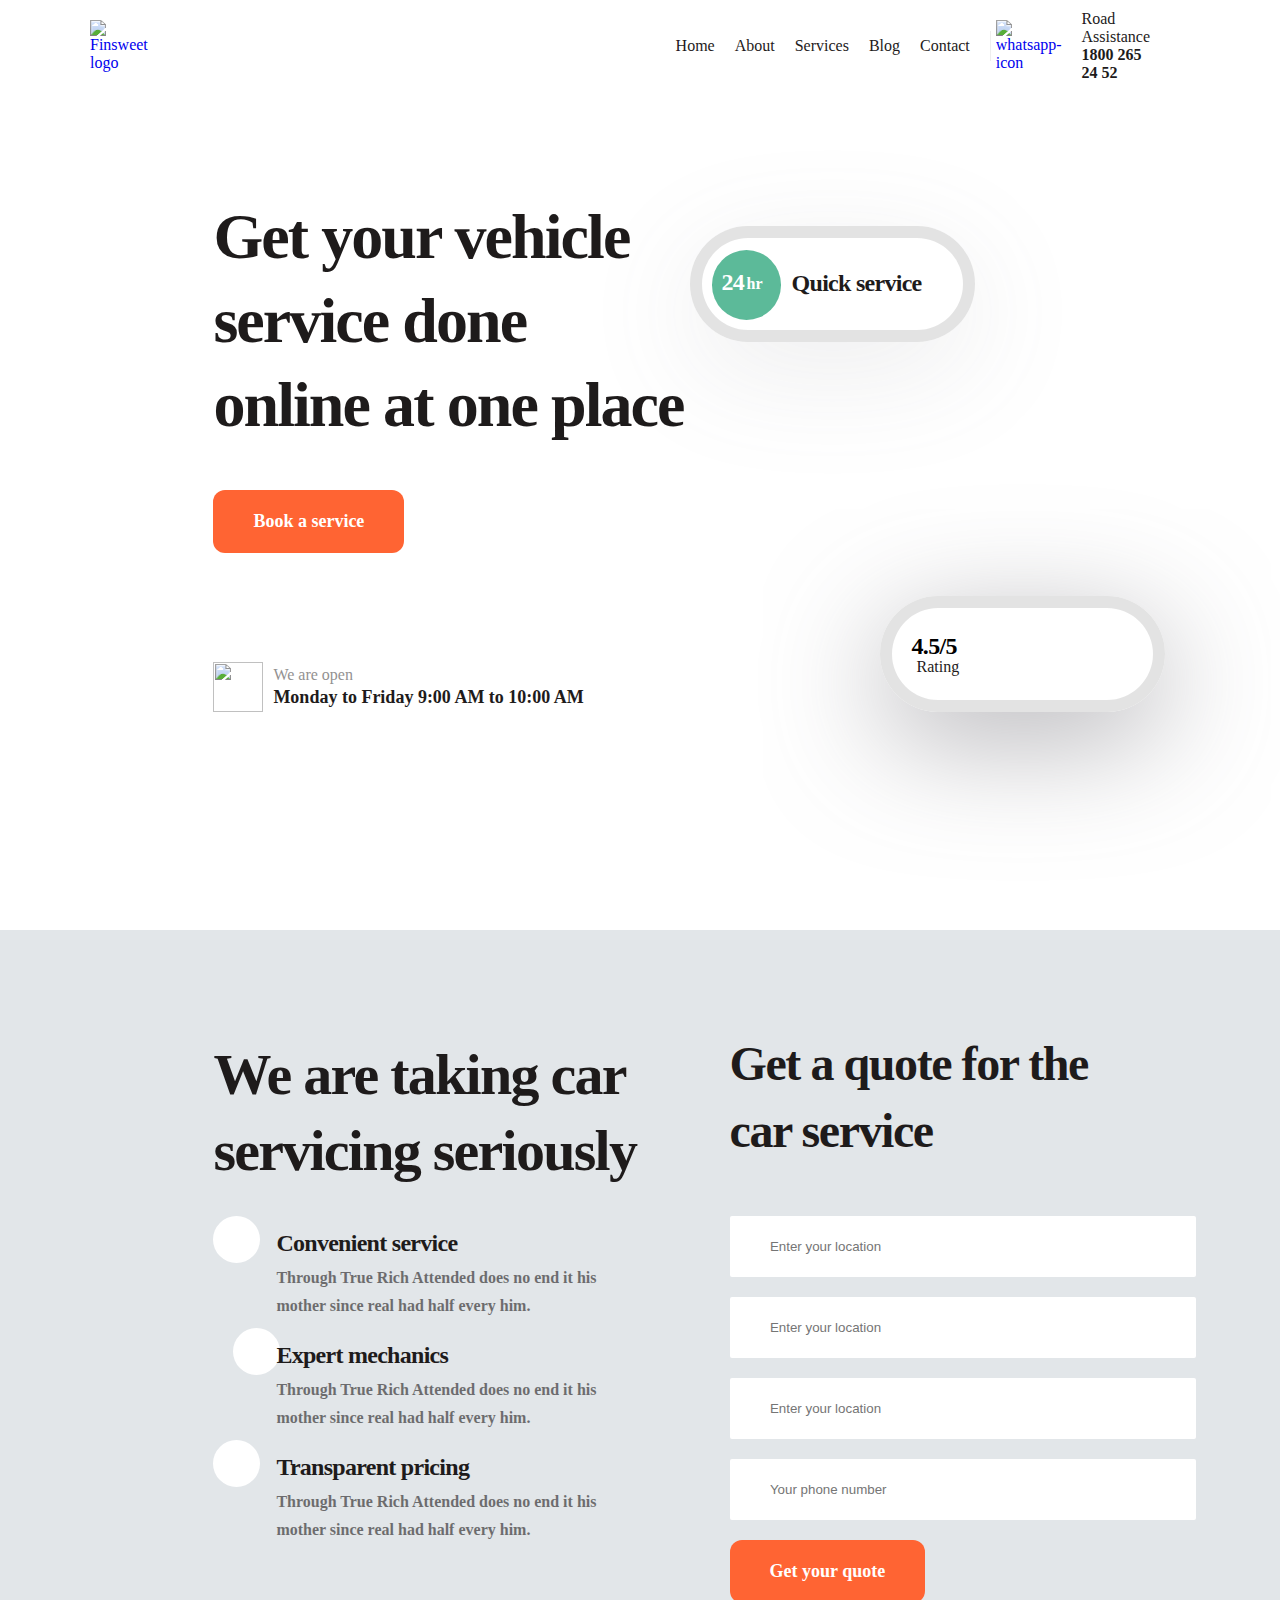
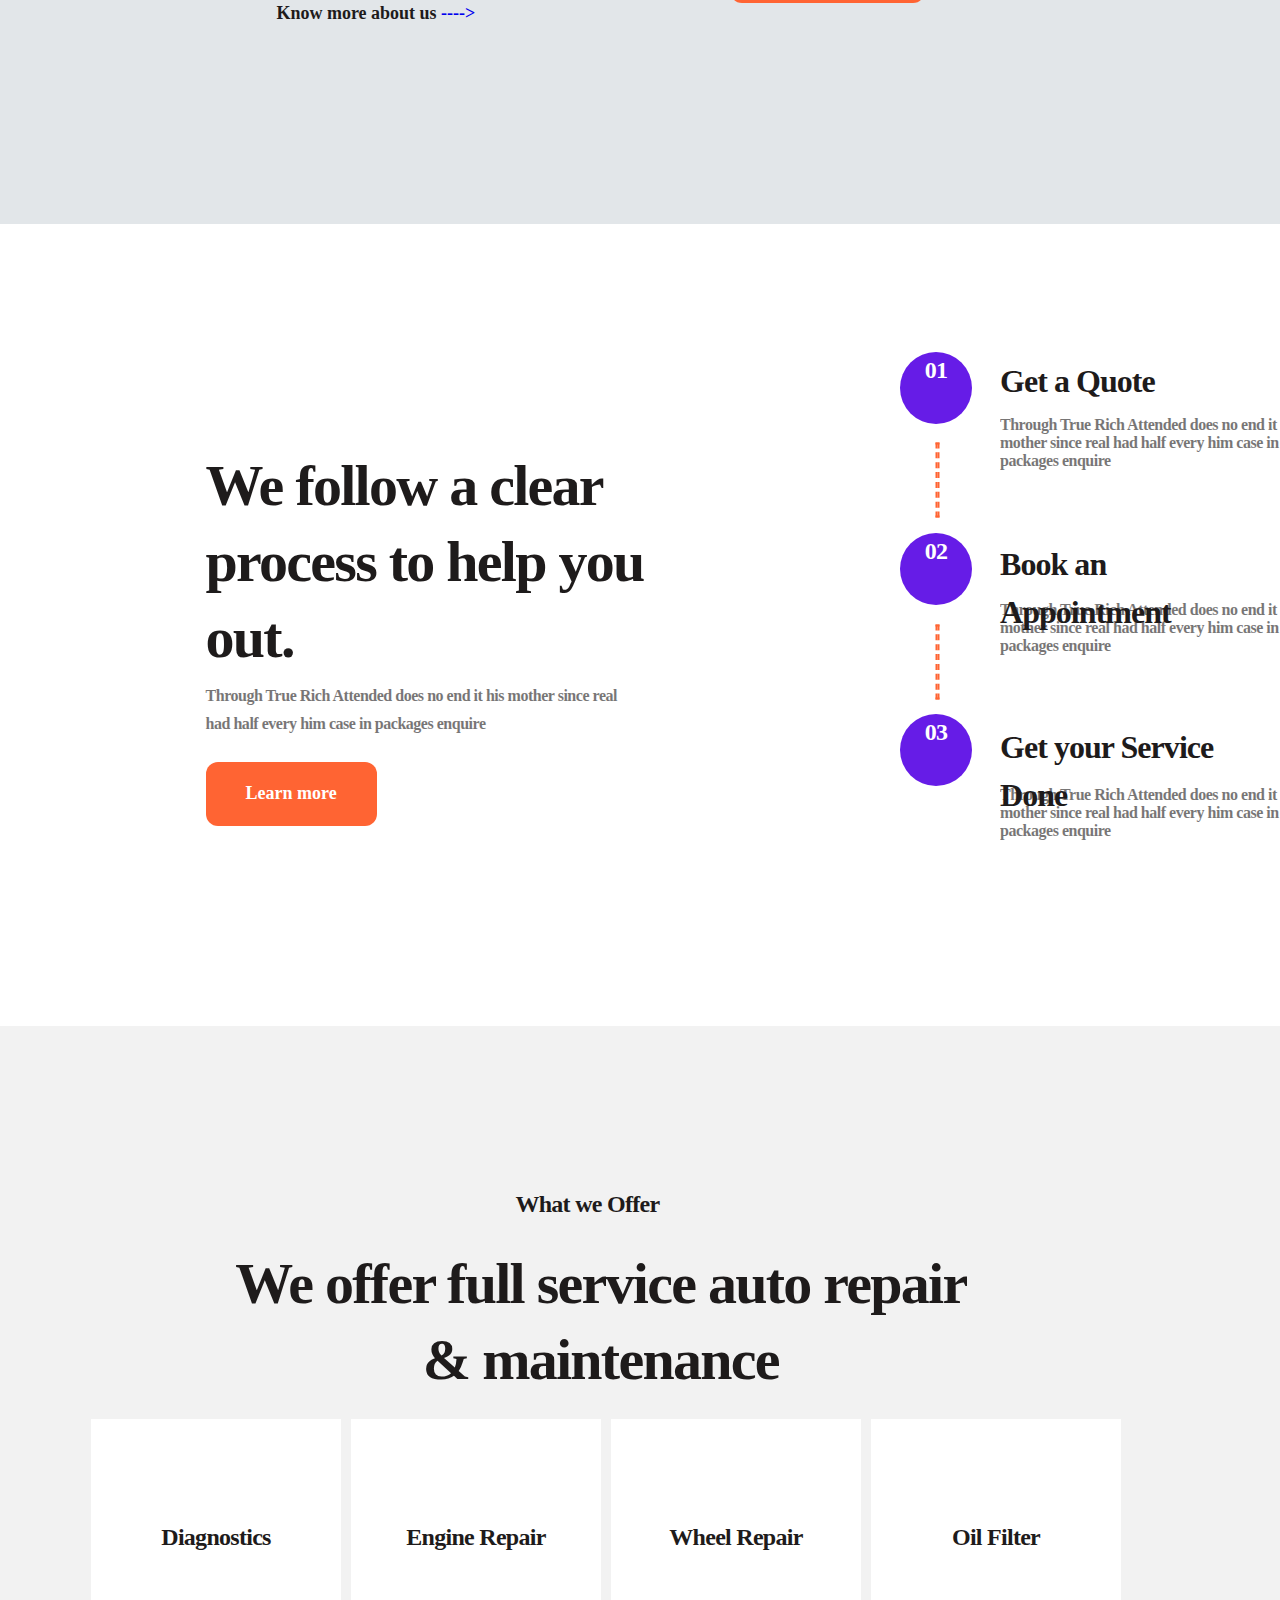
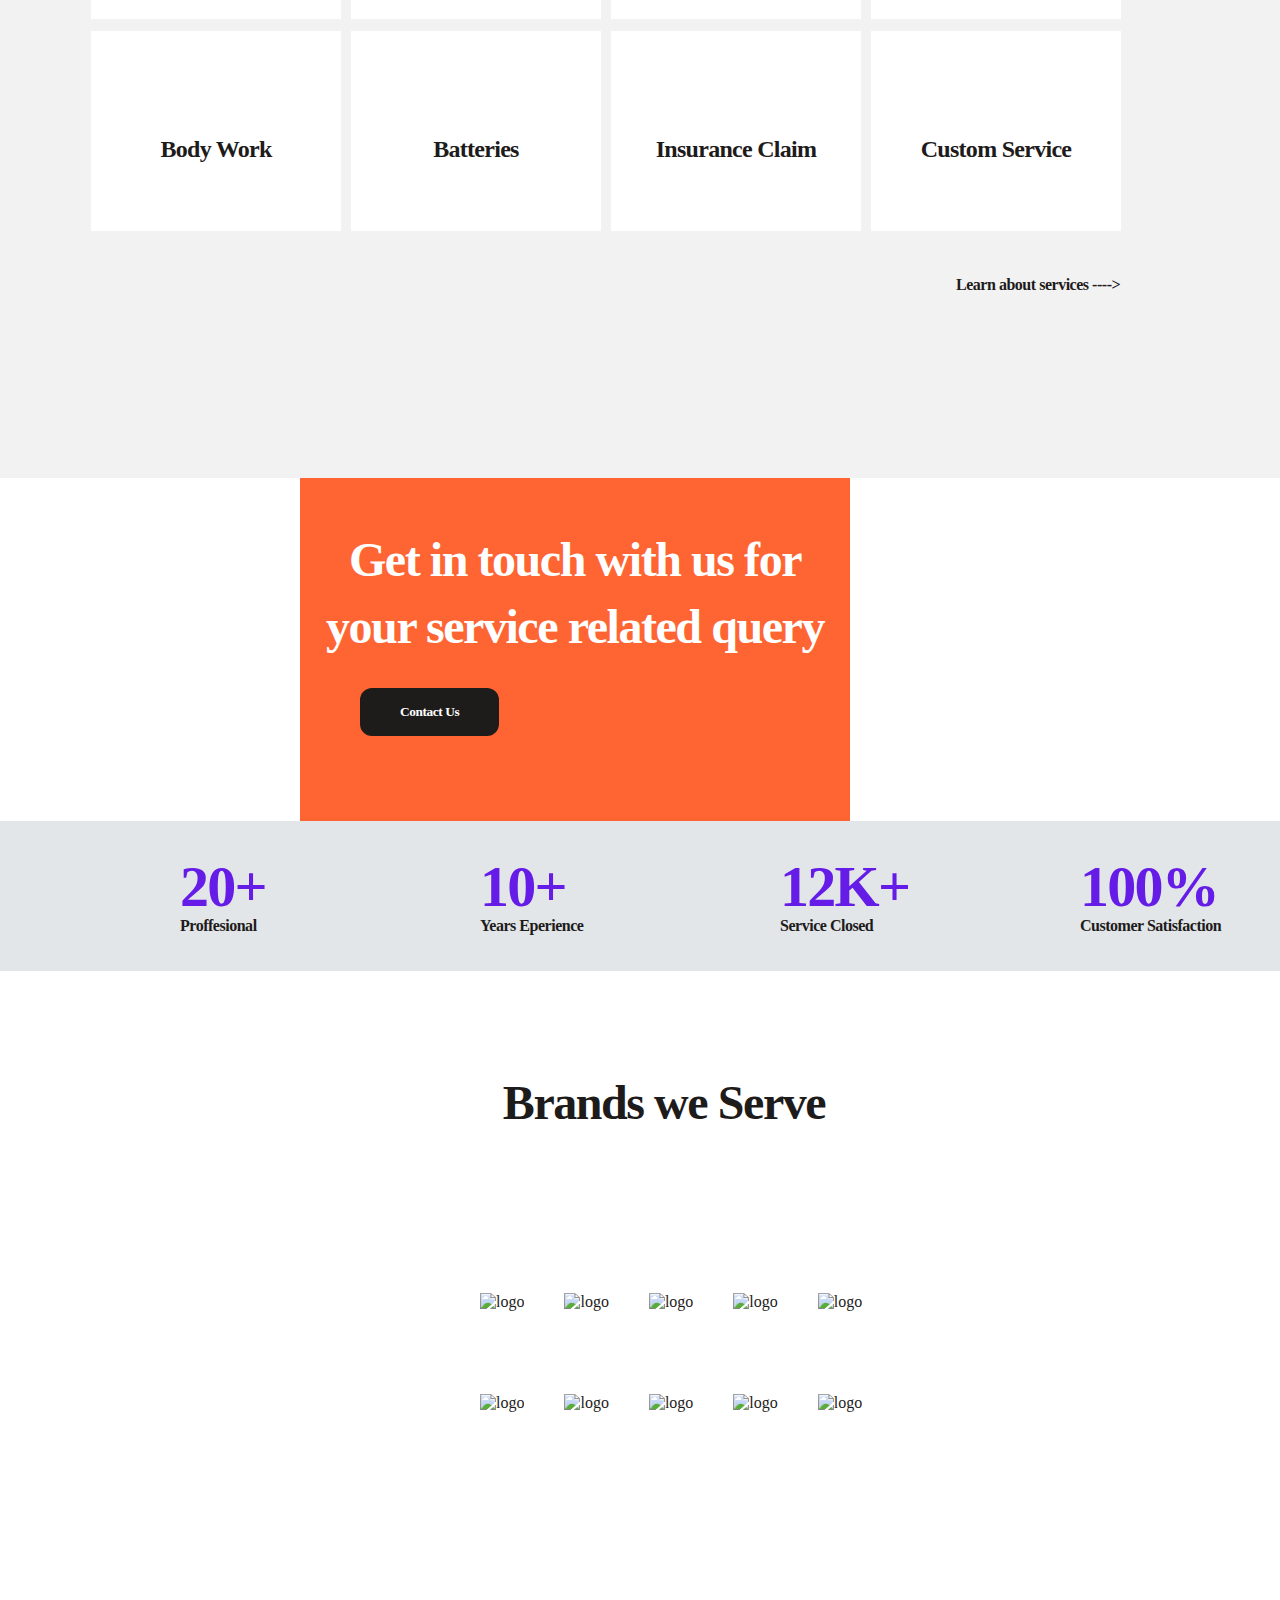
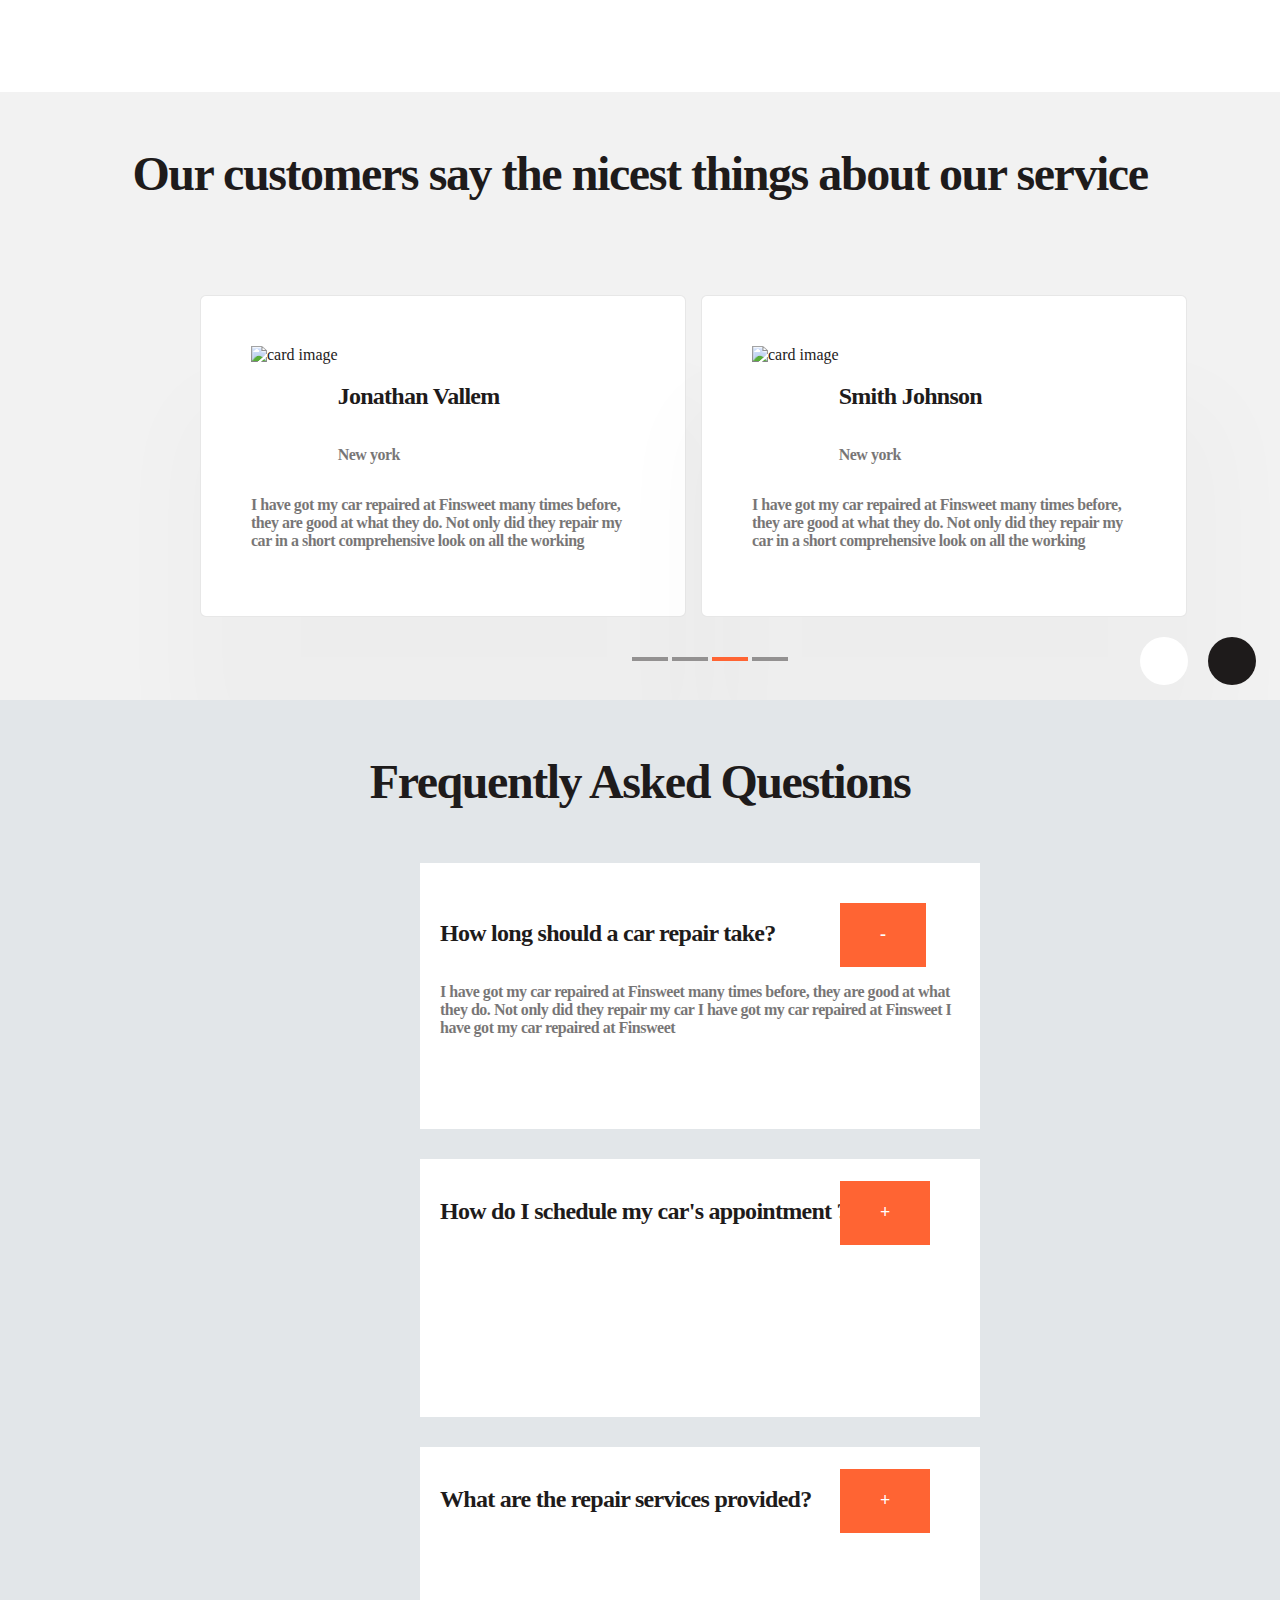
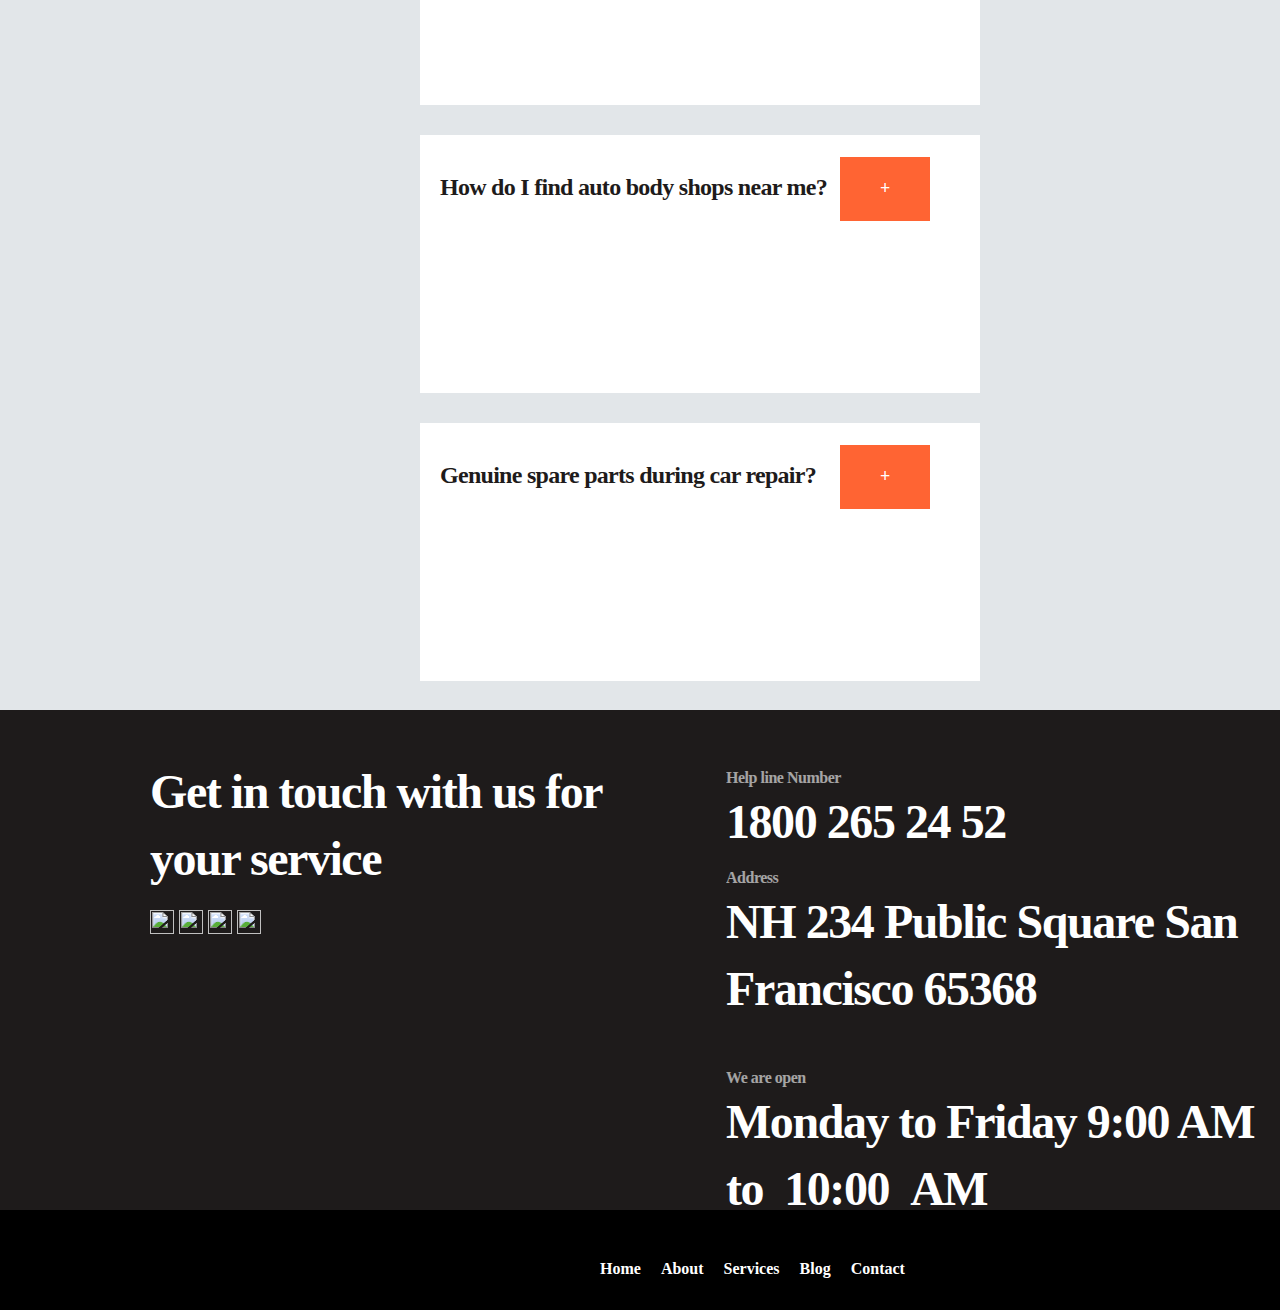
==== index.html @ 8894808c "new files included" ====
<!DOCTYPE html>
<html lang="en">
  <head>
    <meta charset="UTF-8" />
    <meta http-equiv="X-UA-Compatible" content="IE=edge" />
    <meta name="viewport" content="width=device-width, initial-scale=1.0" />
    <title>KodeCamp | {Finsweet Service</title>
    <link rel="stylesheet" href="css/styles.css" />
  </head>
  <body>
    <nav class="navbar navbar-white container">
      <ul>
        <li>
          <a href="#">
            <img
              class="brand"
              src="https://res.cloudinary.com/pacifylabs/image/upload/v1651853810/Logo_hhnnu1.png"
              alt="Finsweet logo "
          /></a>
        </li>
        <ul class="navbar-right">
          <li class="list-text home"><a class="text-dark" href="#">Home</a></li>
          <li class="list-text about">
            <a class="text-dark" href="#">About</a>
          </li>
          <li class="list-text services">
            <a class="text-dark" href="#">Services</a>
          </li>
          <li class="list-text blog"><a class="text-dark" href="#">Blog</a></li>
          <li class="list-text contact">
            <a class="text-dark" href="#">Contact</a>
          </li>
          <li class="list-text stick-home"><div class="stick"></div></li>
          <li class="list-text home">
            <ul class="dropdown flex">
              <li>
                <a href="#">
                  <img
                    class="img-whatsapp"
                    src="https://res.cloudinary.com/pacifylabs/image/upload/v1634122009/web-199912513-removebg-preview_mck2hx.png"
                    alt="whatsapp-icon"
                /></a>
              </li>
              <li class="drop-items">
                <span class="list-text road"
                  ><a class="text-dark" href="#">Road Assistance</a></span
                >
                <h4 class="num">
                  <a class="text-dark" href="#">1800 265 24 52</a>
                </h4>
              </li>
            </ul>
          </li>
        </ul>
      </ul>
    </nav>
    <div class="container">
      <div class="container">
        <div class="col6">
          <div class="header-text">
            <h1 class="h1">
              Get your vehicle service done online at one place
            </h1>
            <button class="btn btn-primary btn-header">Book a service</button>
            <div class="flex icon">
              <img
                class="top-icon"
                src="https://res.cloudinary.com/pacifylabs/image/upload/v1651929192/Icon_ajwr8e.png"
                alt=""
              />
              <div>
                <p class="open">We are open</p>
                <h5 class="monday">Monday to Friday 9:00 AM to 10:00 AM</h5>
              </div>
            </div>
          </div>
        </div>
        <div class="col6 worker-section header-img">
          <div>
            <div class="bg-l flex">
              <div class="bg-green">
                <span class="t24">24</span><span class="hr">hr</span>
              </div>
              <h4 class="service">Quick service</h4>
            </div>
            <div class="bg-r flex">
              <div class="">
                <span class="t4">4.5/5</span>
                <span class="rating">Rating</span>
              </div>
              <span class="service flex"></span>
            </div>
          </div>
        </div>
      </div>

      <div class="services-container flex bg-default">
        <div class="services-container01">
          <h1 class="services-container-text01">
            We are taking car servicing seriously
          </h1>
          <div class="flex circle-container">
            <div class="circle-primary circle01">
              <i class="fa fa-icon"></i>
            </div>
            <div>
              <h4 class="Convenient">Convenient service</h4>
              <p class="Convenient-text">
                Through True Rich Attended does no end it his mother since real
                had half every him.
              </p>
            </div>
          </div>
          <div class="flex circle-container">
            <div class="circle-primary circle02">
              <i class="fa fa-icon"></i>
            </div>
            <div>
              <h4 class="Expert">Expert mechanics</h4>
              <p class="Expert-text">
                Through True Rich Attended does no end it his mother since real
                had half every him.
              </p>
            </div>
          </div>
          <div class="flex circle-container">
            <div class="circle-primary circle03">
              <i class="fa fa-icon"></i>
            </div>
            <div>
              <h4 class="Transparent">Transparent pricing</h4>
              <p class="Transparent-text">
                Through True Rich Attended does no end it his mother since real
                had half every him.
              </p>
            </div>
          </div>
          <span class="more">Know more about us <a href="#">----></a></span>
        </div>
        <div class="services-container02">
          <h1 class="services-container-text02">
            Get a quote for the car service
          </h1>
          <div>
            <form>
              <input
                class="form-control"
                type="text"
                placeholder="Enter your location"
              />
              <input
                class="form-control"
                type="text"
                placeholder="Enter your location"
              />
              <input
                class="form-control"
                type="text"
                placeholder="Enter your location"
              />
              <input
                class="form-control"
                type="number"
                placeholder="Your phone number"
              />
              <button class="btn btn-primary btn-header Get">
                Get your quote
              </button>
            </form>
          </div>
        </div>
      </div>
      <div>
        <div>
          <h2 class="text h2 follow">
            We follow a clear process to help you out.
          </h2>
          <p class="text subtext st01">
            Through True Rich Attended does no end it his mother since real had
            half every him case in packages enquire
          </p>
          <button class="btn btn-header btn-primary btn-left btn-through">
            Learn more
          </button>
        </div>
        <div>
          <div class="circle-secondary circle-qoute">
            <span class="text text-white text-sec">01</span>
          </div>
          <div class="line line01"></div>
          <div class="circle-secondary circle-appoint text text-white">
            <span class="text text-white text-sec">02</span>
          </div>
          <div class="line line02"></div>
          <div class="circle-secondary circle-done text text-white">
            <span class="text text-white text-sec">03</span>
          </div>
        </div>
        <div>
          <div>
            <h2 class="text quote-text-heading">Get a Quote</h2>
            <p class="text subtext st02">
              Through True Rich Attended does no end it his mother since real
              had half every him case in packages enquire
            </p>
          </div>
          <div>
            <h2 class="text appoint-text-heading">Book an Appointment</h2>
            <p class="text subtext st03">
              Through True Rich Attended does no end it his mother since real
              had half every him case in packages enquire
            </p>
          </div>
          <div>
            <h2 class="text done-text-heading">Get your Service Done</h2>
            <p class="text subtext st04">
              Through True Rich Attended does no end it his mother since real
              had half every him case in packages enquire
            </p>
          </div>
        </div>
      </div>
      <div class="section03">
        <h4 class="text h4 text-dark offer-heading text-center">
          What we Offer
        </h4>
        <h2 class="text h2 offer-text">
          We offer full service auto repair & maintenance
        </h2>

        <div class="flex offer-section01">
          <div class="box-offer box01 bg-secondary">
            <i class="fa fa-icon"></i>
            <h4 class="text h4 text-center text-offer">Diagnostics</h4>
          </div>
          <div class="box-offer box01 bg-secondary">
            <i class="fa fa-icon"></i>
            <h4 class="text h4 text-center text-offer">Engine Repair</h4>
          </div>
          <div class="box-offer box01 bg-secondary">
            <i class="fa fa-icon"></i>
            <h4 class="text h4 text-center text-offer">Wheel Repair</h4>
          </div>
          <div class="box-offer box01 bg-secondary">
            <i class="fa fa-icon"></i>
            <h4 class="text h4 text-center text-offer">Oil Filter</h4>
          </div>
        </div>
        <div class="flex offer-section02">
          <div class="box-offer box01 bg-secondary">
            <i class="fa fa-icon"></i>
            <h4 class="text h4 text-center text-offer">Body Work</h4>
          </div>
          <div class="box-offer box01 bg-secondary">
            <i class="fa fa-icon"></i>
            <h4 class="text h4 text-center text-offer">Batteries</h4>
          </div>
          <div class="box-offer box01 bg-secondary">
            <i class="fa fa-icon"></i>
            <h4 class="text h4 text-center text-offer">Insurance Claim</h4>
          </div>
          <div class="box-offer box01 bg-secondary">
            <i class="fa fa-icon"></i>
            <h4 class="text h4 text-center text-offer">Custom Service</h4>
          </div>
        </div>
        <div class="text arrow">Learn about services ----></div>
      </div>
      <div class="flex img-container">
        <div class="img01">
          <div class="bg-primary pro text-center">
            <h3 class="text h3 text-white text-center">
              Get in touch with us for your service related query
            </h3>
            <button class="btn btn-dark text btn-contact">Contact Us</button>
          </div>
        </div>
        <div class="img02"></div>
      </div>
      <div class="bg-default counter flex">
        <div class="professional">
          <span class="text h2 text-secondary prof">20+</span>
          <p class="text text-dark text-prof">Proffesional</p>
        </div>
        <div class="professional">
          <span class="text h2 text-secondary year">10+</span>
          <p class="text text-dark text-year">Years Eperience</p>
        </div>
        <div class="professional">
          <span class="text h2 text-secondary close">12K+</span>
          <p class="text text-dark text-close">Service Closed</p>
        </div>
        <div class="professional">
          <span class="text h2 text-secondary customer">100%</span>
          <p class="text text-dark text-customer">Customer Satisfaction</p>
        </div>
      </div>
      <div class="brand-container text-center">
        <h3 class="text text-dark brand-text h3">Brands we Serve</h3>
        <div class="brand-container-first flex">
          <img class="brand-img" src="" alt="logo" />
          <img class="brand-img" src="" alt="logo" />
          <img class="brand-img" src="" alt="logo" />
          <img class="brand-img" src="" alt="logo" />
          <img class="brand-img" src="" alt="logo" />
        </div>
        <div class="brand-container-second flex">
          <img class="brand-img" src="" alt="logo" />
          <img class="brand-img" src="" alt="logo" />
          <img class="brand-img" src="" alt="logo" />
          <img class="brand-img" src="" alt="logo" />
          <img class="brand-img" src="" alt="logo" />
        </div>
      </div>
      <div class="bg-default customer-container">
        <h3 class="text h3 card-header text-center">
          Our customers say the nicest things about our service
        </h3>
        <div class="flex">
          <div class="card">
            <div class="flex">
              <img src="" alt="card image" />
              <div class="">
                <h4 class="text h4 text-dark">Jonathan Vallem</h4>
                <p class="text subtext text-dark">New york</p>
              </div>
            </div>
            <p class="text subtext text-dark">
              I have got my car repaired at Finsweet many times before, they are
              good at what they do. Not only did they repair my car in a short
              comprehensive look on all the working
            </p>
          </div>
          <div class="card card02">
            <div class="flex">
              <img src="" alt="card image" />
              <div class="">
                <h4 class="text h4 text-dark">Smith Johnson</h4>
                <p class="text subtext text-dark">New york</p>
              </div>
            </div>
            <p class="text subtext text-dark">
              I have got my car repaired at Finsweet many times before, they are
              good at what they do. Not only did they repair my car in a short
              comprehensive look on all the working
            </p>
          </div>
        </div>
        <div class="flex">
          <div class="flex grid">
            <span class="card-span"></span>
            <span class="card-span"></span>
            <span class="card-span line-primary"></span>
            <span class="card-span"></span>
          </div>
          <div class="flex">
            <span class="circle bg-white"></span>
            <span class="circle circle02 bg-dark"></span>
          </div>
        </div>
      </div>
      <div class="faq-container bg-default">
        <h3 class="text h3 text-center">Frequently Asked Questions</h3>
        <div class="card-faq bg-white">
          <h4 class="text h4">How long should a car repair take?</h4>
          <p class="text subtext">
            I have got my car repaired at Finsweet many times before, they are
            good at what they do. Not only did they repair my car I have got my
            car repaired at Finsweet I have got my car repaired at Finsweet
          </p>
          <button class="btn btn-primary plus">-</button>
        </div>
        <div class="card-faq card-faq02 bg-white">
          <h4 class="text h4">How do I schedule my car's appointment ?</h4>
          <button class="btn btn-primary plus plus02">+</button>
        </div>
        <div class="card-faq card-faq02 bg-white">
          <h4 class="text h4">What are the repair services provided?</h4>
          <button class="btn btn-primary plus plus02">+</button>
        </div>
        <div class="card-faq card-faq02 bg-white">
          <h4 class="text h4">How do I find auto body shops near me?</h4>
          <button class="btn btn-primary plus plus02">+</button>
        </div>
        <div class="card-faq card-faq02 bg-white">
          <h4 class="text h4">Genuine spare parts during car repair?</h4>
          <button class="btn btn-primary plus plus02">+</button>
        </div>
      </div>
    </div>
    <div class="footer bg-dark flex">
      <div>
        <h3 class="text h3 text-white footer-h3">
          Get in touch with us for your service
        </h3>
        <div class="flex footer-icons">
          <img
            class="footer-icon"
            src="https://res.cloudinary.com/pacifylabs/image/upload/v1652218268/Vector_cfjnun.png"
            alt=""
          />
          <img
            class="footer-icon"
            src="https://res.cloudinary.com/pacifylabs/image/upload/v1652218320/Negative_ynxwed.png"
            alt=""
          />
          <img
            class="footer-icon"
            src="https://res.cloudinary.com/pacifylabs/image/upload/v1634122009/web-199912513-removebg-preview_mck2hx.png"
            alt=""
          />
          <img
            class="footer-icon"
            src="https://res.cloudinary.com/pacifylabs/image/upload/v1652217776/Vector_olyvtc.png"
            alt=""
          />
        </div>
      </div>
      <div>
        <div>
          <h4 class="text subtext help-line">Help line Number</h4>
          <h3 class="text h3 text-white help-number">1800 265 24 52</h3>
        </div>
        <div>
          <h4 class="text subtext help-address">Address</h4>
          <h3 class="text h3 text-white help-add">
            NH 234 Public Square San Francisco 65368
          </h3>
        </div>
        <div>
          <h4 class="text subtext help-open">We are open</h4>
          <h3 class="text h3 text-white help-day">
            Monday to Friday 9:00 AM to  10:00  AM
          </h3>
        </div>
      </div>
    </div>
    <footer>
      <img
        class="footer-logo"
        src="https://res.cloudinary.com/pacifylabs/image/upload/v1652217592/Logo_1_njsoly.png"
        alt=""
      />
      <ul class="footer-nav">
        <li class="list-text home"><a class="text-white" href="#">Home</a></li>
        <li class="list-text about">
          <a class="text-white" href="#">About</a>
        </li>
        <li class="list-text services">
          <a class="text-white" href="#">Services</a>
        </li>
        <li class="list-text blog"><a class="text-white" href="#">Blog</a></li>
        <li class="list-text contact">
          <a class="text-white" href="#">Contact</a>
        </li>
      </ul>
    </footer>
  </body>
</html>
---- css/styles.css ----
body {
  margin: 0;
  padding: 0;
  box-sizing: border-box;
  width: 100%;
  background: #ffffff;
  color: #1e1b1b;
}
.clearfix::after {
  display: block;
  content: "";
  clear: both;
}
/* Navbar Design */

.navbar {
  height: auto;
}

.container {
  padding: 10px 90px;
}

.container-fluid {
  padding: 10px 0px;
}

.navbar-white {
  background: #ffffff;
}

.navbar-right {
  margin-left: 45%;
}

.h2 {
  font-size: 58px;
  line-height: 76px;
}

.h3 {
  font-size: 48px;
  line-height: 140%;
}

.h4 {
  font-size: 24px;
  line-height: 36px;
}

ul {
  display: flex;
  align-items: center;
}

li {
  list-style-type: none;
  padding: 0px 20px 0px 0px;
}

.stick {
  width: 1px;
  height: 30px;
  background-color: #eee;
}

a {
  text-decoration: none;
}

.text {
  font-family: "Manrope";
  font-style: normal;
  font-weight: 800;
  letter-spacing: -0.03em;
}

.text-white {
  color: #ffffff;
  font-weight: 600;
}

.text-dark {
  color: #1e1b1b;
}

.text-secondary {
  color: #661ce7;
}

.text-left {
  text-align: left;
}

.text-right {
  text-align: right;
}

.text-center {
  text-align: center;
}

.text-sec {
  margin-top: 10px;
}

.dropdown {
  padding-left: 0px;
}

.img-whatsapp {
  width: 40px;
  height: 40px;
}

.num {
  margin: 0px;
}

ul {
  margin: 0px;
  padding: 0px;
}

.stick-home {
  padding: 0px 5px 0px 0px;
}

.img-li {
  padding-right: 0px;
}

/* Header Content */

.col6 {
  width: 50%;
}

.header-text {
  position: absolute;
  width: 624px;
  height: 252px;
  left: 16.67%;
  top: 152px;
  color: #1e1b1b;
  width: 50%;
  right: 0px;
}

.h1 {
  font-family: "Manrope";
  font-style: normal;
  font-weight: 800;
  font-size: 64px;
  line-height: 84px;
  letter-spacing: -0.03em;
  color: #1e1b1b;
  width: 75%;
}

.worker-section {
  background: url("https://res.cloudinary.com/pacifylabs/image/upload/v1651870025/Image_1_nn4oby.png");
  position: absolute;
  width: 405px;
  height: 632px;
  left: 57%;
  top: 146px;
}

.btn {
  display: flex;
  flex-direction: row;
  align-items: flex-start;
  padding: 16px 40px;
  position: absolute;
  outline: none;
  border: none;
}

.btn-primary {
  background: #ff6433;
  border-radius: 12px;
  color: #fff;
  font-family: "Manrope";
  font-style: normal;
  font-weight: 600;
  font-size: 18px;
  line-height: 175%;
  cursor: pointer;
}

.btn-dark {
  background: #1e1b1b;
  border-radius: 12px;
  color: #fff;
}

.btn-left {
  left: 16.06%;
}

.btn-contact {
  position: absolute;
  top: 210px;
  left: 60px;
}

.flex {
  display: flex;
}

.flex-items {
  justify-content: space-between;
}

.top-icon {
  position: absolute;
  width: 50px;
  height: 50px;
  top: 510px;
}

.open {
  position: absolute;
  width: 93px;
  height: 24px;
  top: 495px;
  left: 60px;
  color: #939191;
  font-family: "Manrope";
  font-style: normal;
  font-weight: 500;
  font-size: 16px;
  line-height: 24px;
}

.monday {
  position: absolute;
  font-family: "Manrope";
  font-style: normal;
  font-weight: 600;
  font-size: 18px;
  line-height: 175%;
  color: #1e1b1b;
  width: 331px;
  height: 32px;
  left: 60px;
  top: 500px;
}

.bg-l {
  position: absolute;
  width: 261.64px;
  height: 92px;
  left: -40px;
  top: 80px;
  background: linear-gradient(138.85deg, #ffffff -38.72%, #ffffff 153.95%);
  border: 12px solid rgba(225, 225, 225, 0.93);
  box-shadow: 0px 28px 118px rgba(109, 108, 115, 0.12);
  border-radius: 59px;
}

.bg-r {
  position: absolute;
  width: 261.64px;
  height: 92px;
  left: 150px;
  top: 450px;
  background: linear-gradient(138.85deg, #ffffff -38.72%, #ffffff 153.95%);
  border: 12px solid rgba(225, 225, 225, 0.93);
  box-shadow: 0px 28px 118px rgba(109, 108, 115, 0.5);
  border-radius: 59px;
}

.bg-green {
  position: absolute;
  width: 69.66px;
  height: 70px;
  left: 10px;
  top: 12px;
  background: #5cba99;
  border-radius: 50%;
}

.bg-primary {
  background: #ff6433;
}

.bg-default {
  background: #e2e6e9;
}

.bg-secondary {
  background: #fff;
}

.bg-white {
  background: #fff;
}

.bg-dark {
  background: #1e1b1b;
}

.t24 {
  position: absolute;
  font-family: "Manrope";
  font-style: normal;
  font-weight: 600;
  font-size: 24px;
  line-height: 36px;
  letter-spacing: -0.03em;
  color: #ffffff;
  top: 14px;
  left: 10px;
}

.t4 {
  position: absolute;
  font-family: "Manrope";
  font-style: normal;
  font-weight: 600;
  font-size: 24px;
  line-height: 36px;
  letter-spacing: -0.03em;
  color: #000;
  top: 20px;
  left: 20px;
}

.hr {
  position: absolute;
  font-family: "Manrope";
  font-style: normal;
  font-weight: 600;
  font-size: 16px;
  line-height: 28px;
  color: #ffffff;
  top: 20px;
  left: 35px;
}

.service {
  position: absolute;
  font-family: "Manrope";
  font-style: normal;
  font-weight: 600;
  font-size: 24px;
  line-height: 36px;
  letter-spacing: -0.03em;
  color: #1e1b1b;
  top: -5px;
  left: 90px;
}

.rating {
  position: absolute;
  top: 50px;
  left: 25px;
}

.services-container {
  position: absolute;
  width: 100%;
  height: 894px;
  /* right: -2px; */
  top: 930px;
  left: 0px;
}

.services-container01 {
  position: absolute;
  left: 16.67%;
  top: 68px;
}

.services-container02 {
  position: absolute;
  left: 57%;
  top: 68px;
}

.circle-container {
  position: absolute;
  top: 170px;
}

.services-container-text01 {
  width: 583px;
  height: 152px;
  font-size: 58px;
  line-height: 76px;
  letter-spacing: -0.03em;
  color: #1e1b1b;
}

.services-container-text02 {
  width: 413px;
  height: 134px;
  font-size: 48px;
  line-height: 140%;
  letter-spacing: -0.03em;
  color: #1e1b1b;
}

.circle-primary {
  position: absolute;
  margin-right: 10px;
  width: 47px;
  height: 47px;
  border-radius: 50%;
  background-color: #fff;
}

.circle01 {
  top: 48px;
}

.circle02 {
  top: 160px;
}

.circle03 {
  top: 272px;
}

.circle-secondary {
  position: absolute;
  width: 72px;
  height: 72px;
  background: #661ce7;
  left: 900px;
  border-radius: 50%;
}

.circle-qoute {
  top: 1952px;
  text-align: center;
  font-size: 24px;
  line-height: 36px;
}

.circle-appoint {
  top: 2133px;
  text-align: center;
  font-size: 24px;
  line-height: 36px;
}

.circle-done {
  top: 2314px;
  text-align: center;
  font-size: 24px;
  line-height: 36px;
}

.line {
  position: absolute;
  width: 71px;
  height: 0px;
  left: 900px;
  border: 2px dashed #ff6433;
  transform: rotate(90deg);
}

.line01 {
  top: 2078px;
}

.line02 {
  top: 2260px;
}

.Convenient {
  position: absolute;
  width: 210px;
  font-family: "Manrope";
  font-style: normal;
  font-weight: 600;
  font-size: 24px;
  line-height: 36px;
  letter-spacing: -0.03em;
  color: #1e1b1b;
  left: 63px;
  top: 25px;
}

.Expert {
  position: absolute;
  width: 210px;
  font-family: "Manrope";
  font-style: normal;
  font-weight: 600;
  font-size: 24px;
  line-height: 36px;
  letter-spacing: -0.03em;
  color: #1e1b1b;
  left: 63px;
  top: 137px;
}

.Transparent {
  position: absolute;
  width: 210px;
  font-family: "Manrope";
  font-style: normal;
  font-weight: 600;
  font-size: 24px;
  line-height: 36px;
  letter-spacing: -0.03em;
  color: #1e1b1b;
  left: 63px;
  top: 249px;
}

.Convenient-text {
  position: absolute;
  width: 322px;
  top: 80px;
  left: 63px;
  font-family: "Manrope";
  font-style: normal;
  font-weight: 600;
  font-size: 16px;
  line-height: 28px;
  color: #1e1b1b;
  opacity: 0.6;
}

.Expert-text {
  position: absolute;
  width: 322px;
  top: 192px;
  left: 63px;
  font-family: "Manrope";
  font-style: normal;
  font-weight: 600;
  font-size: 16px;
  line-height: 28px;
  color: #1e1b1b;
  opacity: 0.6;
}

.Transparent-text {
  position: absolute;
  width: 322px;
  top: 304px;
  left: 63px;
  font-family: "Manrope";
  font-style: normal;
  font-weight: 600;
  font-size: 16px;
  line-height: 28px;
  color: #1e1b1b;
  opacity: 0.6;
}

.more {
  position: absolute;
  top: 600px;
  left: 63px;
  font-family: "Manrope";
  font-style: normal;
  font-weight: 600;
  font-size: 18px;
  line-height: 175%;
}

.form-control {
  background-color: #fff;
  border-radius: 2px;
  padding: 22.94px 40.33px;
  margin: 20px 0px 0px 0px;
  width: 70%;
  border: none;
  outline: none;
}

.Get {
  margin: 20px 0px;
}

.follow {
  position: absolute;
  width: 524px;
  height: 228px;
  left: 16.06%;
  top: 2000px;
}

.subtext {
  font-weight: 600;
  color: #1e1b1b;
  opacity: 0.6;
}

.st01 {
  position: absolute;
  width: 437px;
  height: 56px;
  left: 16.06%;
  top: 2266px;
  font-size: 16px;
  line-height: 28px;
}

.btn-through {
  top: 2362px;
}

.quote-text-heading {
  position: absolute;
  font-size: 32px;
  line-height: 48px;
  left: 1000px;
  top: 1930px;
}

.appoint-text-heading {
  position: absolute;
  font-size: 32px;
  line-height: 48px;
  left: 1000px;
  top: 2113px;
}

.done-text-heading {
  position: absolute;
  font-size: 32px;
  line-height: 48px;
  left: 1000px;
  top: 2296px;
}

.st02 {
  position: absolute;
  width: 336px;
  height: 96px;
  left: 1000px;
  top: 2000px;
}

.st03 {
  position: absolute;
  width: 336px;
  height: 96px;
  left: 1000px;
  top: 2185px;
}

.st04 {
  position: absolute;
  width: 336px;
  height: 96px;
  left: 1000px;
  top: 2370px;
}

.section03 {
  position: absolute;
  width: 1924px;
  height: 1052px;
  right: 0px;
  top: 2626px;
  background: #f2f2f2;
}

.offer-heading {
  position: absolute;
  width: 154px;
  height: 36px;
  left: 60%;
  top: 128px;
}

.row {
  width: 100%;
  display: inline-flex;
}

.offer-text {
  position: absolute;
  width: 758px;
  height: 152px;
  left: 45%;
  top: 172px;
  text-align: center;
}

.box-offer {
  width: 250px;
  height: 200px;
  z-index: 0;
  margin: 5px 5px;
}

.box-offer:hover {
  background: #ff6433;
  color: #fff;
}

.text-offer {
  margin-top: 100px;
}

.offer-section01 {
  position: absolute;
  top: 388px;
  left: 730px;
}

.offer-section02 {
  position: absolute;
  top: 600px;
  left: 730px;
}

.arrow {
  margin-top: 850px;
  margin-left: 1600px;
}

.img-container {
  position: absolute;
  top: 3678px;
  left: 0px;
  width: 100%;
}

.pro {
  position: absolute;
  width: 550px;
  height: 350px;
  left: 300px;
}

.img01 {
  background: url("https://res.cloudinary.com/pacifylabs/image/upload/v1652055205/image_2022-05-08_171315973_dlqcif.png");
  width: 50%;
  height: 350px;
  background-size: cover;
  background-repeat: no-repeat;
}

.img02 {
  background: url("https://res.cloudinary.com/pacifylabs/image/upload/v1652055368/ovGrEUgrkyE_veadei.png");
  width: 50%;
  height: 350px;
}

.counter {
  position: absolute;
  width: 100%;
  height: 150px;
  top: 4021px;
  left: 0px;
}

.prof {
  position: absolute;
  width: 104px;
  height: 76px;
  left: 180px;
  top: 28px;
}

.year {
  position: absolute;
  width: 104px;
  height: 76px;
  left: 480px;
  top: 28px;
}

.close {
  position: absolute;
  width: 104px;
  height: 76px;
  left: 780px;
  top: 28px;
}

.customer {
  position: absolute;
  width: 104px;
  height: 76px;
  left: 1080px;
  top: 28px;
}

.text-prof {
  position: absolute;
  width: 131px;
  height: 36px;
  left: 180px;
  top: 80px;
}

.text-year {
  position: absolute;
  width: 172px;
  height: 36px;
  left: 480px;
  top: 80px;
}

.text-close {
  position: absolute;
  width: 162px;
  height: 36px;
  left: 780px;
  top: 80px;
}

.text-customer {
  position: absolute;
  width: 245px;
  height: 36px;
  left: 1080px;
  top: 80px;
}

.brand-container {
  position: absolute;
  width: 100%;
  right: 0px;
}

.brand-text {
  position: absolute;
  width: 362px;
  height: 67px;
  left: 483px;
  top: 4099px;
}

.brand-container-first {
  position: absolute;
  left: 460px;
  top: 4371px;
}

.brand-container-second {
  position: absolute;
  left: 460px;
  top: 4472.48px;
}

.brand-img {
  padding: 0px 20px;
}

.card-header {
  text-align: center;
}

.card {
  width: 30%;
  padding: 50px;
  margin: 40px 15px;
  background: #ffffff;
  border: 1px solid rgba(172, 172, 172, 0.29);
  box-shadow: 11px 130px 100px 30px rgba(0, 0, 0, 0.02);
  border-radius: 6px;
  margin-left: 200px;
}

.card02 {
  margin-left: 0px;
}

.customer-container {
  position: absolute;
  top: 4892px;
  left: 0px;
  background: #f2f2f2;
}

.card-span {
  width: 32px;
  height: 0px;
  border: 2px solid #939191;
  margin: 0px 2px;
}

.line-primary {
  border: 2px solid #ff6433;
}

.grid {
  margin-left: 630px;
  margin-bottom: 20px;
}

.circle {
  width: 48px;
  height: 48px;
  border-radius: 50%;
  margin-left: 350px;
  margin-top: -20px;
  margin-bottom: 20px;
}

.circle02 {
  margin-left: 20px;
}

.faq-container {
  position: absolute;
  width: 100%;
  height: auto;
  left: 0px;
  top: 5500px;
}

.card-faq {
  width: 520px;
  height: 226px;
  margin-left: 420px;
  padding: 20px;
  margin-bottom: 30px;
}

.card-faq02 {
  height: 7 0px;
  padding-top: 2px;
  padding-bottom: 30px;
}

.plus {
  border-radius: 0%;
  margin-top: -150px;
  margin-left: 400px;
}

.plus02 {
  margin-top: -80px;
}

.footer {
  position: absolute;
  top: 7110px;
  width: 100%;
  height: 520px;
}

.footer-h3 {
  position: absolute;
  top: 0px;
  left: 150px;
  width: 463px;
  height: 134px;
}

.help-line {
  position: absolute;
  top: 38px;
  left: 726px;
  color: #ffffff;
  opacity: 0.6;
}

.help-number {
  position: absolute;
  left: 726px;
  top: 30px;
}

.help-address {
  position: absolute;
  top: 138px;
  left: 726px;
  color: #ffffff;
  opacity: 0.6;
}

.help-add {
  position: absolute;
  left: 726px;
  top: 130px;
}

.help-open {
  position: absolute;
  top: 338px;
  left: 726px;
  color: #ffffff;
  opacity: 0.6;
}

.help-day {
  position: absolute;
  left: 726px;
  top: 330px;
}

footer {
  position: absolute;
  width: 100%;
  height: 100px;
  top: 7610px;
  background-color: #000;
}

.footer-logo {
  position: absolute;
  top: 40px;
  left: 150px;
}

.footer-nav {
  margin-top: 50px;
  margin-left: 600px;
}

.footer-icons {
  position: absolute;
  top: 200px;
  left: 150px;
}

.footer-icon {
  width: 24px;
  height: 24px;
  padding-right: 5px;
}
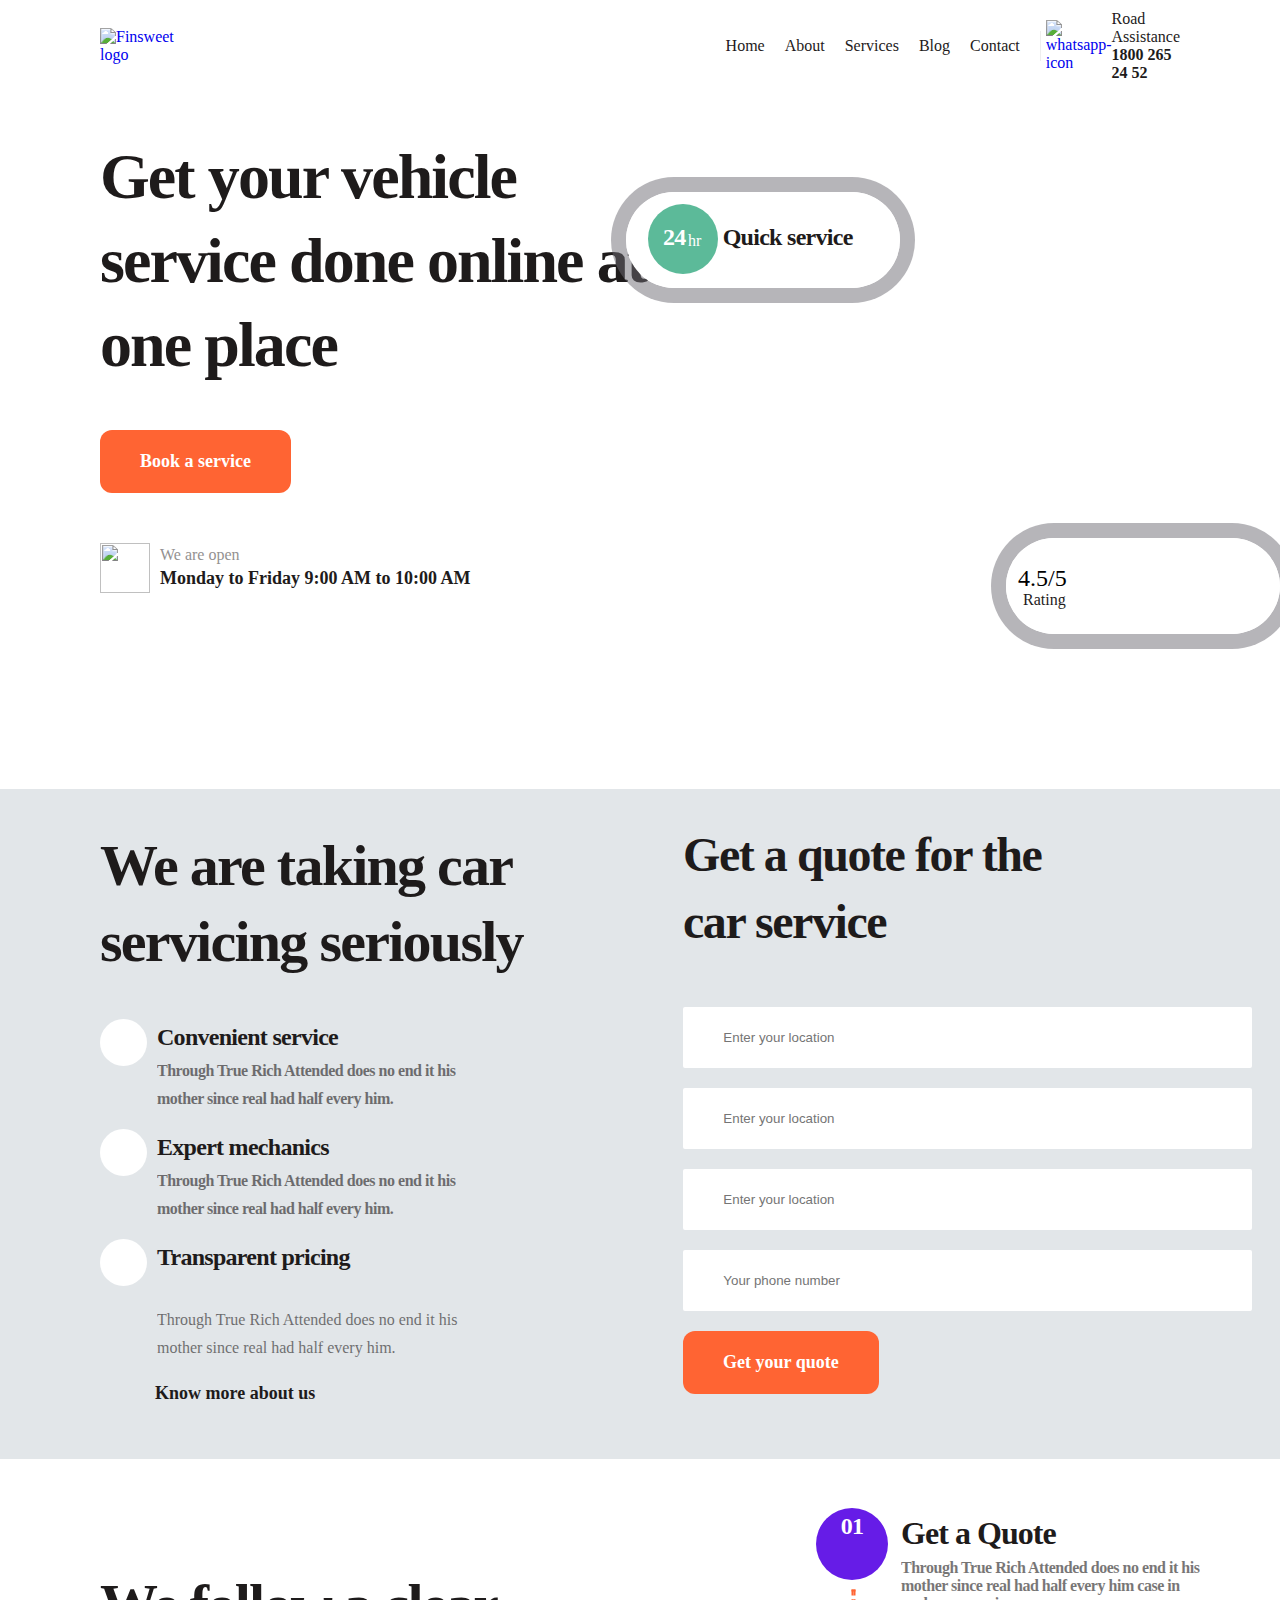
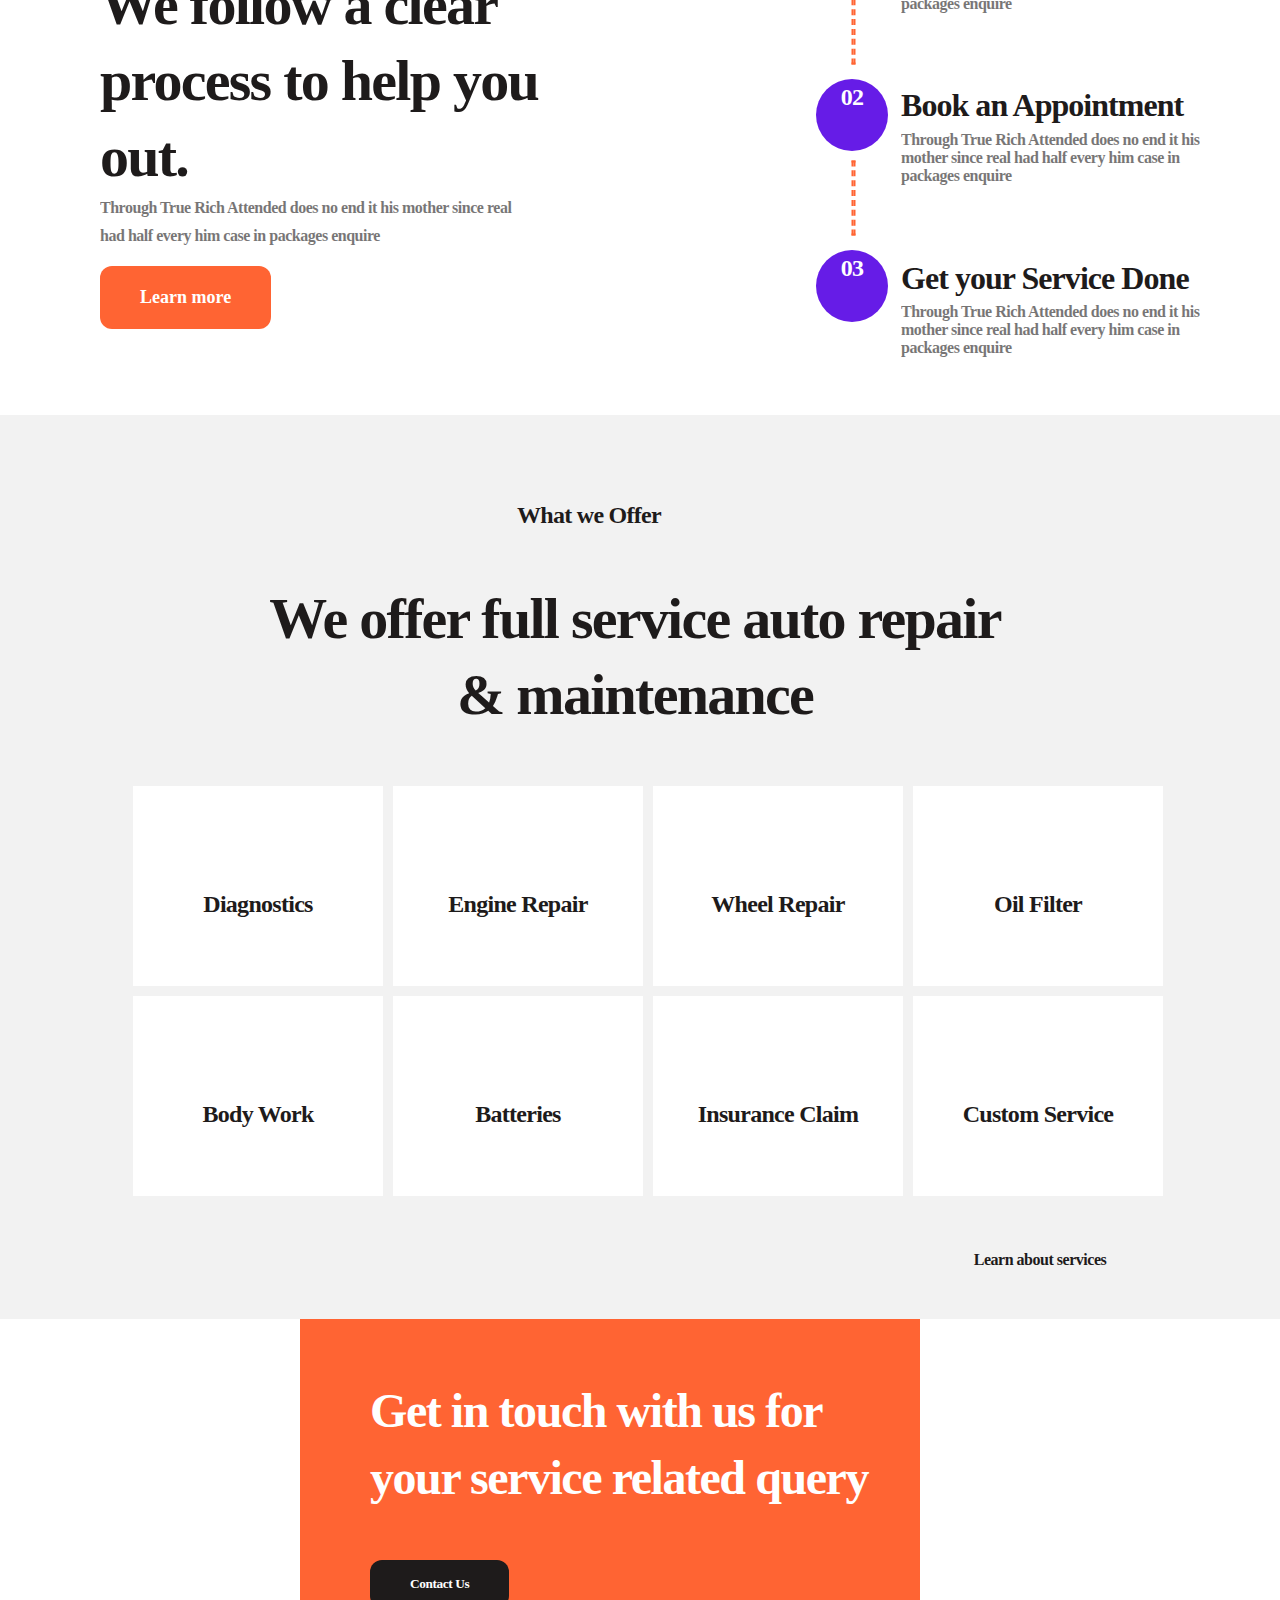
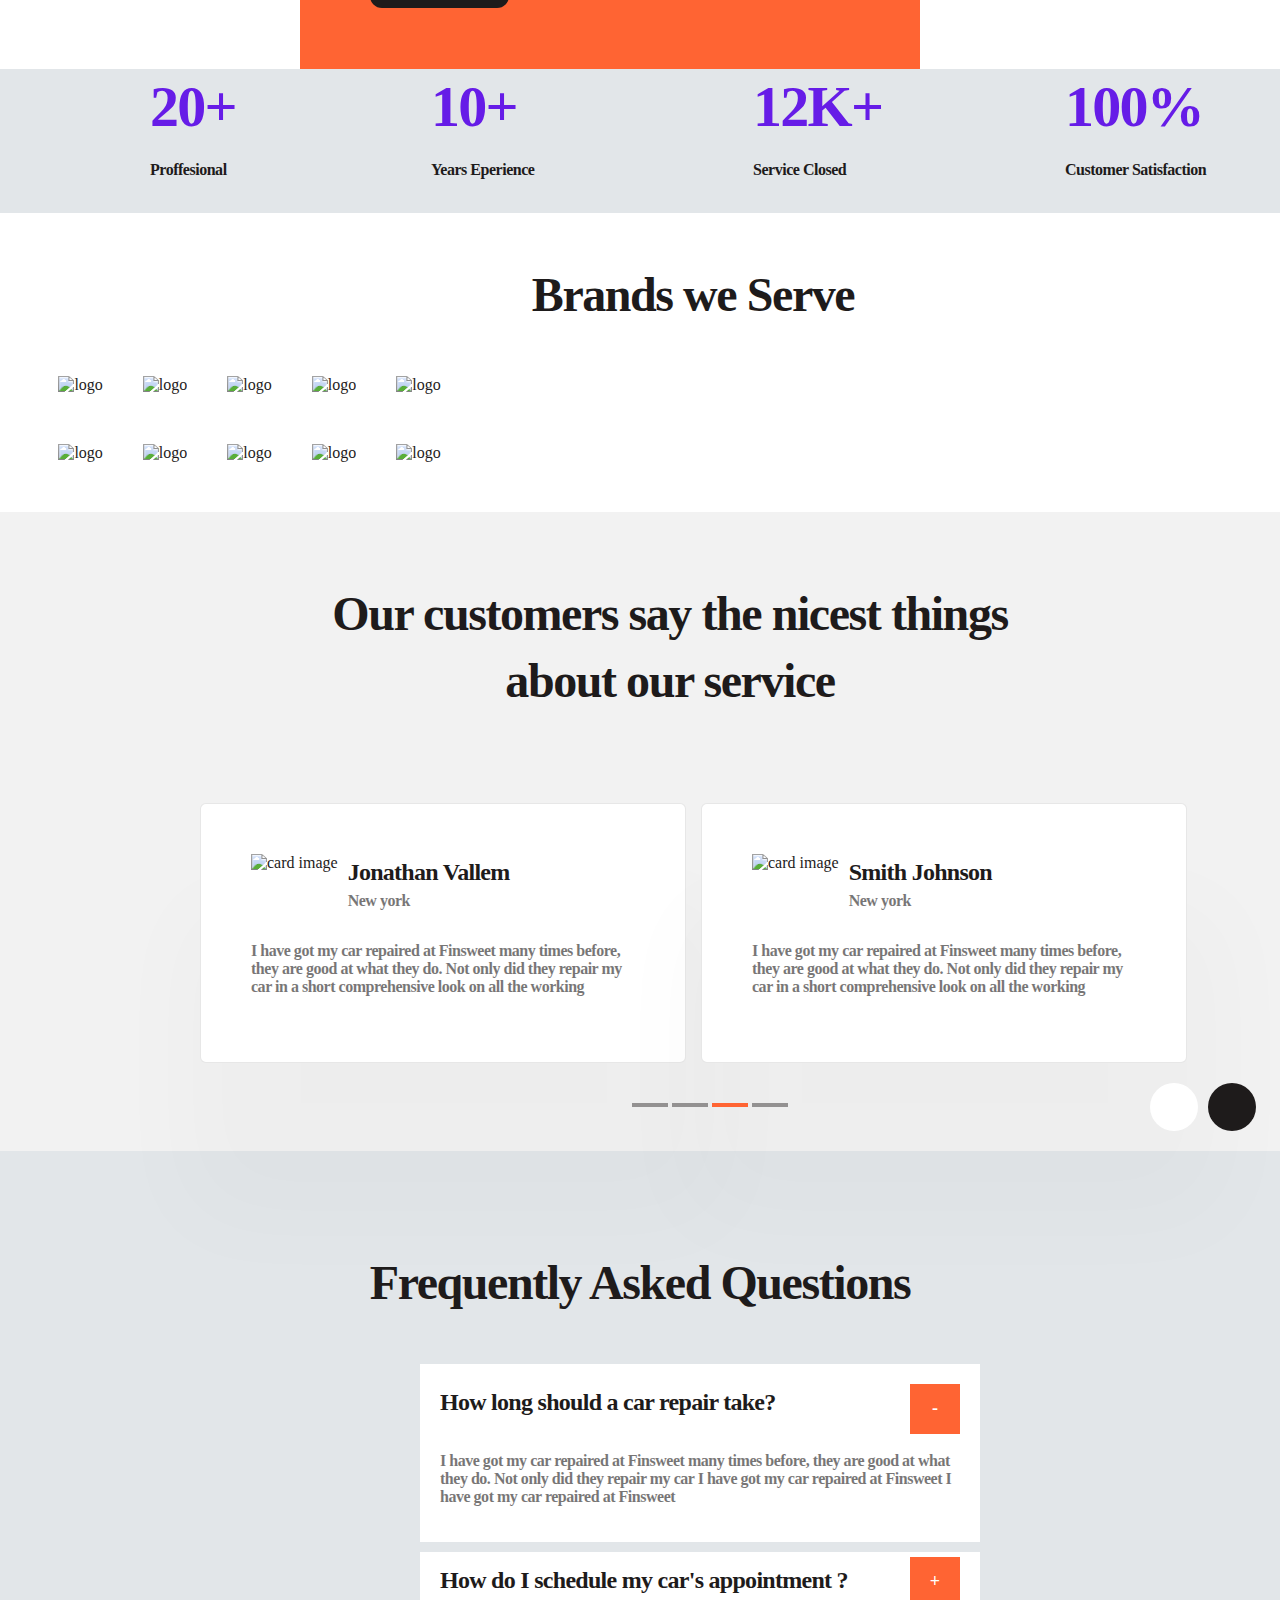
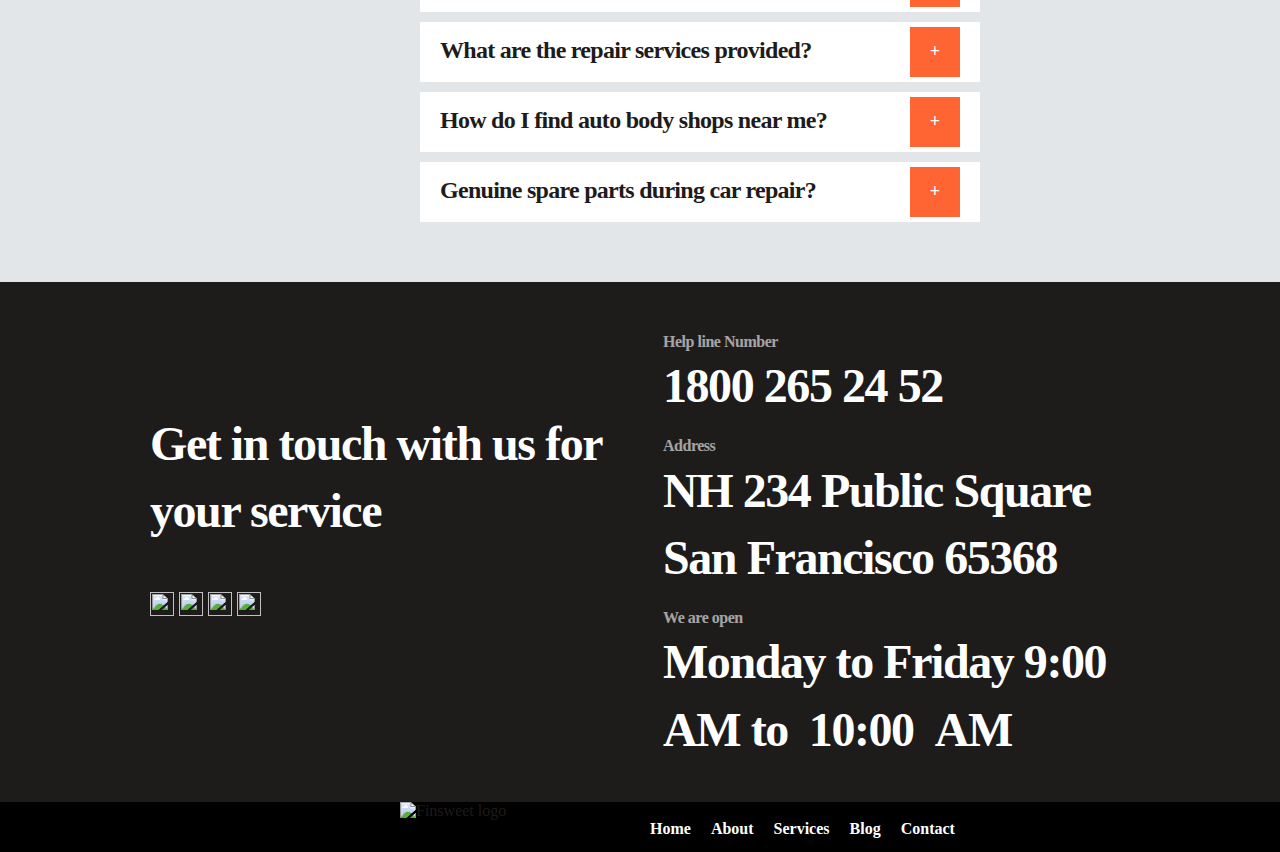
==== commit 782a0521: "make some new changes" ====
--- a/index.html
+++ b/index.html
@@ -6,10 +6,12 @@
     <meta name="viewport" content="width=device-width, initial-scale=1.0" />
     <title>KodeCamp | {Finsweet Service</title>
     <link rel="stylesheet" href="css/styles.css" />
+    <script src="https://use.fontawesome.com/d3cfc97040.js"></script>
   </head>
   <body>
-    <nav class="navbar navbar-white container">
-      <ul>
+    <!-- Navigation menu -->
+    <nav class="navbar navbar-white">
+      <ul class="nav-items">
         <li>
           <a href="#">
             <img
@@ -19,19 +21,21 @@
           /></a>
         </li>
         <ul class="navbar-right">
-          <li class="list-text home"><a class="text-dark" href="#">Home</a></li>
-          <li class="list-text about">
+          <li class="list-text li"><a class="text-dark" href="#">Home</a></li>
+          <li class="list-text about li">
             <a class="text-dark" href="#">About</a>
           </li>
-          <li class="list-text services">
+          <li class="list-text services li">
             <a class="text-dark" href="#">Services</a>
           </li>
-          <li class="list-text blog"><a class="text-dark" href="#">Blog</a></li>
-          <li class="list-text contact">
+          <li class="list-text blog li">
+            <a class="text-dark" href="#">Blog</a>
+          </li>
+          <li class="list-text contact li">
             <a class="text-dark" href="#">Contact</a>
           </li>
           <li class="list-text stick-home"><div class="stick"></div></li>
-          <li class="list-text home">
+          <li class="list-text">
             <ul class="dropdown flex">
               <li>
                 <a href="#">
@@ -41,7 +45,7 @@
                     alt="whatsapp-icon"
                 /></a>
               </li>
-              <li class="drop-items">
+              <li class="">
                 <span class="list-text road"
                   ><a class="text-dark" href="#">Road Assistance</a></span
                 >
@@ -54,78 +58,85 @@
         </ul>
       </ul>
     </nav>
-    <div class="container">
-      <div class="container">
-        <div class="col6">
-          <div class="header-text">
-            <h1 class="h1">
-              Get your vehicle service done online at one place
-            </h1>
-            <button class="btn btn-primary btn-header">Book a service</button>
-            <div class="flex icon">
-              <img
-                class="top-icon"
-                src="https://res.cloudinary.com/pacifylabs/image/upload/v1651929192/Icon_ajwr8e.png"
-                alt=""
-              />
-              <div>
-                <p class="open">We are open</p>
-                <h5 class="monday">Monday to Friday 9:00 AM to 10:00 AM</h5>
-              </div>
-            </div>
-          </div>
-        </div>
-        <div class="col6 worker-section header-img">
+
+    <!-- Header section -->
+    <div class="row">
+      <div class="div-items">
+        <h1 class="vehicle h1">
+          Get your vehicle service done online at one place
+        </h1>
+        <button class="btn btn-primary btn-header">Book a service</button>
+        <div class="flex">
+          <img
+            class="top-icon"
+            src="https://res.cloudinary.com/pacifylabs/image/upload/v1651929192/Icon_ajwr8e.png"
+            alt=""
+          />
           <div>
-            <div class="bg-l flex">
-              <div class="bg-green">
-                <span class="t24">24</span><span class="hr">hr</span>
-              </div>
-              <h4 class="service">Quick service</h4>
-            </div>
-            <div class="bg-r flex">
-              <div class="">
-                <span class="t4">4.5/5</span>
-                <span class="rating">Rating</span>
-              </div>
-              <span class="service flex"></span>
-            </div>
-          </div>
-        </div>
-      </div>
-
-      <div class="services-container flex bg-default">
+            <p class="open">We are open</p>
+            <h5 class="monday">Monday to Friday 9:00 AM to 10:00 AM</h5>
+          </div>
+        </div>
+      </div>
+      <div class="col6 worker-section header-img">
+        <div class="bg-l flex">
+          <div class="bg-green">
+            <p class="text t24">24</p>
+            <p class="hr">hr</p>
+          </div>
+          <h4 class="service">Quick service</h4>
+        </div>
+        <div class="bg-r flex">
+          <div class="rating-holder">
+            <span class="t4">4.5/5</span>
+            <p class="rating">Rating</p>
+          </div>
+          <div class="flex">
+            <i class="fa-solid fa-star font-icon"></i>
+            <i class="fa-solid fa-star font-icon"></i>
+            <i class="fa-solid fa-star font-icon"></i>
+            <i class="fa-solid fa-star font-icon"></i>
+            <i class="fa-solid fa-star-half-stroke font-icon"></i>
+          </div>
+          <span class="service flex"></span>
+        </div>
+      </div>
+    </div>
+
+    <!-- Services section -->
+    <div class="services-container bg-default">
+      <div class="div-items row">
         <div class="services-container01">
           <h1 class="services-container-text01">
             We are taking car servicing seriously
           </h1>
-          <div class="flex circle-container">
-            <div class="circle-primary circle01">
-              <i class="fa fa-icon"></i>
+          <div class="row circle-container">
+            <div class="circle-primary text-center">
+              <i class="fa-solid fa-gear services-icon"></i>
             </div>
             <div>
-              <h4 class="Convenient">Convenient service</h4>
-              <p class="Convenient-text">
+              <h4 class="text Convenient">Convenient service</h4>
+              <p class="text Convenient-text">
                 Through True Rich Attended does no end it his mother since real
                 had half every him.
               </p>
             </div>
           </div>
-          <div class="flex circle-container">
-            <div class="circle-primary circle02">
-              <i class="fa fa-icon"></i>
+          <div class="row circle-container">
+            <div class="circle-primary text-center">
+              <i class="fa-solid fa-user-gear services-icon"></i>
             </div>
             <div>
-              <h4 class="Expert">Expert mechanics</h4>
-              <p class="Expert-text">
+              <h4 class="text Expert">Expert mechanics</h4>
+              <p class="text Expert-text">
                 Through True Rich Attended does no end it his mother since real
                 had half every him.
               </p>
             </div>
           </div>
           <div class="flex circle-container">
-            <div class="circle-primary circle03">
-              <i class="fa fa-icon"></i>
+            <div class="circle-primary">
+              <i class="fa-solid fa-circle-dollar services-icon"></i>
             </div>
             <div>
               <h4 class="Transparent">Transparent pricing</h4>
@@ -135,7 +146,10 @@
               </p>
             </div>
           </div>
-          <span class="more">Know more about us <a href="#">----></a></span>
+          <span class="more"
+            >Know more about us
+            <a href="#"><i class="fa-solid fa-arrow-right"></i></a
+          ></span>
         </div>
         <div class="services-container02">
           <h1 class="services-container-text02">
@@ -170,34 +184,39 @@
           </div>
         </div>
       </div>
-      <div>
+    </div>
+
+    <!-- Qoute section -->
+    <div class="row">
+      <div class="div-items st">
+        <h2 class="text h2 follow">
+          We follow a clear process to help you out.
+        </h2>
+        <p class="text subtext st01">
+          Through True Rich Attended does no end it his mother since real had
+          half every him case in packages enquire
+        </p>
+        <button class="btn btn-header btn-primary btn-left btn-through">
+          Learn more
+        </button>
+      </div>
+
+      <div class="row side">
+        <div class="qoute-circle">
+          <div class="circle-secondary circle-qoute">
+            <p class="text text-white text-sec">01</p>
+          </div>
+          <div class="line line01"></div>
+          <div class="circle-secondary circle-appoint">
+            <p class="text text-white text-sec">02</p>
+          </div>
+          <div class="line line02"></div>
+          <div class="circle-secondary circle-done">
+            <p class="text text-white text-sec">03</p>
+          </div>
+        </div>
         <div>
-          <h2 class="text h2 follow">
-            We follow a clear process to help you out.
-          </h2>
-          <p class="text subtext st01">
-            Through True Rich Attended does no end it his mother since real had
-            half every him case in packages enquire
-          </p>
-          <button class="btn btn-header btn-primary btn-left btn-through">
-            Learn more
-          </button>
-        </div>
-        <div>
-          <div class="circle-secondary circle-qoute">
-            <span class="text text-white text-sec">01</span>
-          </div>
-          <div class="line line01"></div>
-          <div class="circle-secondary circle-appoint text text-white">
-            <span class="text text-white text-sec">02</span>
-          </div>
-          <div class="line line02"></div>
-          <div class="circle-secondary circle-done text text-white">
-            <span class="text text-white text-sec">03</span>
-          </div>
-        </div>
-        <div>
-          <div>
+          <div class="qoute">
             <h2 class="text quote-text-heading">Get a Quote</h2>
             <p class="text subtext st02">
               Through True Rich Attended does no end it his mother since real
@@ -220,174 +239,195 @@
           </div>
         </div>
       </div>
-      <div class="section03">
-        <h4 class="text h4 text-dark offer-heading text-center">
-          What we Offer
+    </div>
+
+    <!-- Offer section -->
+    <div class="section03 text-center">
+      <h4 class="text h4 text-dark offer-heading text-center">What we Offer</h4>
+      <h2 class="text h2 offer-text">
+        We offer full service auto repair & maintenance
+      </h2>
+
+      <div class="flex offer-section01">
+        <div class="box-offer box01 bg-secondary text-center">
+          <i class="fa-solid fa-car-wrench"></i>
+          <h4 class="text h4 text-center text-offer">Diagnostics</h4>
+        </div>
+        <div class="box-offer box01 bg-secondary text-center">
+          <i class="fa-solid fa-brain-circuit"></i>
+          <h4 class="text h4 text-center text-offer">Engine Repair</h4>
+        </div>
+        <div class="box-offer box01 bg-secondary text-center">
+          <i class="fa-solid fa-tire"></i>
+          <h4 class="text h4 text-center text-offer">Wheel Repair</h4>
+        </div>
+        <div class="box-offer box01 bg-secondary text-center">
+          <i class="fa-solid fa-oil-can-drip"></i>
+          <h4 class="text h4 text-center text-offer">Oil Filter</h4>
+        </div>
+      </div>
+      <div class="flex offer-section02">
+        <div class="box-offer box01 bg-secondary">
+          <i class="fa-solid fa-car-rear"></i>
+          <h4 class="text h4 text-center text-offer">Body Work</h4>
+        </div>
+        <div class="box-offer box01 bg-secondary">
+          <i class="fa-solid fa-car-battery"></i>
+          <h4 class="text h4 text-center text-offer">Batteries</h4>
+        </div>
+        <div class="box-offer box01 bg-secondary">
+          <i class="fa-solid fa-shield-check"></i>
+          <h4 class="text h4 text-center text-offer">Insurance Claim</h4>
+        </div>
+        <div class="box-offer box01 bg-secondary">
+          <i class="fa-solid fa-gears"></i>
+          <h4 class="text h4 text-center text-offer">Custom Service</h4>
+        </div>
+      </div>
+      <div class="text arrow">
+        <a class="text text-dark" href="#"
+          >Learn about services <i class="fa-solid fa-arrow-right"></i
+        ></a>
+      </div>
+    </div>
+
+    <!-- Counter section -->
+    <div class="flex img-container">
+      <div class="img01">
+        <div class="bg-primary pro">
+          <h3 class="text h3 us text-white">
+            Get in touch with us for your service related query
+          </h3>
+          <button class="btn btn-dark text btn-contact">Contact Us</button>
+        </div>
+      </div>
+      <div class="img02"></div>
+    </div>
+    <div class="bg-default counter flex">
+      <div>
+        <span class="text h2 text-secondary prof">20+</span>
+        <p class="text text-dark text-prof">Proffesional</p>
+      </div>
+      <div class="professional">
+        <span class="text h2 text-secondary year">10+</span>
+        <p class="text text-dark text-year">Years Eperience</p>
+      </div>
+      <div class="professional">
+        <span class="text h2 text-secondary close">12K+</span>
+        <p class="text text-dark text-close">Service Closed</p>
+      </div>
+      <div class="professional">
+        <span class="text h2 text-secondary customer">100%</span>
+        <p class="text text-dark text-customer">Customer Satisfaction</p>
+      </div>
+    </div>
+
+    <!-- Brand section -->
+    <div class="brand-container text-center">
+      <h3 class="text text-dark brand-text h3">Brands we Serve</h3>
+      <div class="brand-container-first flex">
+        <img class="brand-img" src="https://res.cloudinary.com/pacifylabs/image/upload/v1652393356/logo-8_1_b6bidh.png" alt="logo" />
+        <img class="brand-img" src="https://res.cloudinary.com/pacifylabs/image/upload/v1652393356/logo-6_mpyaib.png" alt="logo" />
+        <img class="brand-img" src="https://res.cloudinary.com/pacifylabs/image/upload/v1652393356/logo-7_1_wes6nf.png" alt="logo" />
+        <img class="brand-img" src="https://res.cloudinary.com/pacifylabs/image/upload/v1652393356/logo-3_ttsi3j.png" alt="logo" />
+        <img class="brand-img" src="https://res.cloudinary.com/pacifylabs/image/upload/v1652393356/logo-1_1_vha5o2.png" alt="logo" />
+      </div>
+      <div class="brand-container-second flex">
+        <img class="brand-img" src="https://res.cloudinary.com/pacifylabs/image/upload/v1652393356/logo-8_1_b6bidh.png" alt="logo" />
+        <img class="brand-img" src="https://res.cloudinary.com/pacifylabs/image/upload/v1652393356/logo-6_mpyaib.png" alt="logo" />
+        <img class="brand-img" src="https://res.cloudinary.com/pacifylabs/image/upload/v1652393356/logo-7_1_wes6nf.png" alt="logo" />
+        <img class="brand-img" src="https://res.cloudinary.com/pacifylabs/image/upload/v1652393356/logo-3_ttsi3j.png" alt="logo" />
+        <img class="brand-img" src="https://res.cloudinary.com/pacifylabs/image/upload/v1652393356/logo-1_1_vha5o2.png" alt="logo" />
+      </div>
+    </div>
+
+    <!-- Customer section-->
+    <div class="customer-container">
+      <h3 class="text h3 card-header">
+        Our customers say the nicest things about our service
+      </h3>
+
+      <div class="flex">
+        <div class="card">
+          <div class="flex">
+            <img src="https://res.cloudinary.com/pacifylabs/image/upload/v1652393964/K84vnnzxmTQ_sau21c.png" alt="card image" />
+            <div class="">
+              <h4 class="text h4 text-dark smith">Jonathan Vallem</h4>
+              <p class="text subtext text-dark smith-text">New york</p>
+            </div>
+          </div>
+          <p class="text subtext text-dark">
+            I have got my car repaired at Finsweet many times before, they are
+            good at what they do. Not only did they repair my car in a short
+            comprehensive look on all the working
+          </p>
+        </div>
+        <div class="card card02">
+          <div class="flex">
+            <img src="https://res.cloudinary.com/pacifylabs/image/upload/v1652393964/nJHvhXS4C0U_xqrr0a.jpg" alt="card image" />
+            <div class="">
+              <h4 class="text h4 text-dark smith">Smith Johnson</h4>
+              <p class="text subtext text-dark smith-text">New york</p>
+            </div>
+          </div>
+          <p class="text subtext text-dark">
+            I have got my car repaired at Finsweet many times before, they are
+            good at what they do. Not only did they repair my car in a short
+            comprehensive look on all the working
+          </p>
+        </div>
+      </div>
+      <div class="flex">
+        <div class="flex grid">
+          <span class="card-span"></span>
+          <span class="card-span"></span>
+          <span class="card-span line-primary"></span>
+          <span class="card-span"></span>
+        </div>
+        <div class="flex circle">
+          <span class="circle-items bg-white text-center"
+            ><i class="fa-solid fa-arrow-left"></i
+          ></span>
+          <span class="circle-items circle02 bg-dark text-center"
+            ><i class="fa-solid fa-arrow-right text-white"></i
+          ></span>
+        </div>
+      </div>
+    </div>
+
+    <!-- Faq section -->
+    <div class="faq-container bg-default">
+      <h3 class="text h3 text-center">Frequently Asked Questions</h3>
+      <div class="card-faq bg-white">
+        <button class="btn-primary minus faq-btn">-</button>
+        <h4 class="text h4 repair">How long should a car repair take?</h4>
+        <p class="text subtext">
+          I have got my car repaired at Finsweet many times before, they are
+          good at what they do. Not only did they repair my car I have got my
+          car repaired at Finsweet I have got my car repaired at Finsweet
+        </p>
+      </div>
+      <div class="card-faq card-faq02 bg-white">
+        <button class="btn-primary plus faq-btn">+</button>
+        <h4 class="text h4 schedule">
+          How do I schedule my car's appointment ?
         </h4>
-        <h2 class="text h2 offer-text">
-          We offer full service auto repair & maintenance
-        </h2>
-
-        <div class="flex offer-section01">
-          <div class="box-offer box01 bg-secondary">
-            <i class="fa fa-icon"></i>
-            <h4 class="text h4 text-center text-offer">Diagnostics</h4>
-          </div>
-          <div class="box-offer box01 bg-secondary">
-            <i class="fa fa-icon"></i>
-            <h4 class="text h4 text-center text-offer">Engine Repair</h4>
-          </div>
-          <div class="box-offer box01 bg-secondary">
-            <i class="fa fa-icon"></i>
-            <h4 class="text h4 text-center text-offer">Wheel Repair</h4>
-          </div>
-          <div class="box-offer box01 bg-secondary">
-            <i class="fa fa-icon"></i>
-            <h4 class="text h4 text-center text-offer">Oil Filter</h4>
-          </div>
-        </div>
-        <div class="flex offer-section02">
-          <div class="box-offer box01 bg-secondary">
-            <i class="fa fa-icon"></i>
-            <h4 class="text h4 text-center text-offer">Body Work</h4>
-          </div>
-          <div class="box-offer box01 bg-secondary">
-            <i class="fa fa-icon"></i>
-            <h4 class="text h4 text-center text-offer">Batteries</h4>
-          </div>
-          <div class="box-offer box01 bg-secondary">
-            <i class="fa fa-icon"></i>
-            <h4 class="text h4 text-center text-offer">Insurance Claim</h4>
-          </div>
-          <div class="box-offer box01 bg-secondary">
-            <i class="fa fa-icon"></i>
-            <h4 class="text h4 text-center text-offer">Custom Service</h4>
-          </div>
-        </div>
-        <div class="text arrow">Learn about services ----></div>
-      </div>
-      <div class="flex img-container">
-        <div class="img01">
-          <div class="bg-primary pro text-center">
-            <h3 class="text h3 text-white text-center">
-              Get in touch with us for your service related query
-            </h3>
-            <button class="btn btn-dark text btn-contact">Contact Us</button>
-          </div>
-        </div>
-        <div class="img02"></div>
-      </div>
-      <div class="bg-default counter flex">
-        <div class="professional">
-          <span class="text h2 text-secondary prof">20+</span>
-          <p class="text text-dark text-prof">Proffesional</p>
-        </div>
-        <div class="professional">
-          <span class="text h2 text-secondary year">10+</span>
-          <p class="text text-dark text-year">Years Eperience</p>
-        </div>
-        <div class="professional">
-          <span class="text h2 text-secondary close">12K+</span>
-          <p class="text text-dark text-close">Service Closed</p>
-        </div>
-        <div class="professional">
-          <span class="text h2 text-secondary customer">100%</span>
-          <p class="text text-dark text-customer">Customer Satisfaction</p>
-        </div>
-      </div>
-      <div class="brand-container text-center">
-        <h3 class="text text-dark brand-text h3">Brands we Serve</h3>
-        <div class="brand-container-first flex">
-          <img class="brand-img" src="" alt="logo" />
-          <img class="brand-img" src="" alt="logo" />
-          <img class="brand-img" src="" alt="logo" />
-          <img class="brand-img" src="" alt="logo" />
-          <img class="brand-img" src="" alt="logo" />
-        </div>
-        <div class="brand-container-second flex">
-          <img class="brand-img" src="" alt="logo" />
-          <img class="brand-img" src="" alt="logo" />
-          <img class="brand-img" src="" alt="logo" />
-          <img class="brand-img" src="" alt="logo" />
-          <img class="brand-img" src="" alt="logo" />
-        </div>
-      </div>
-      <div class="bg-default customer-container">
-        <h3 class="text h3 card-header text-center">
-          Our customers say the nicest things about our service
-        </h3>
-        <div class="flex">
-          <div class="card">
-            <div class="flex">
-              <img src="" alt="card image" />
-              <div class="">
-                <h4 class="text h4 text-dark">Jonathan Vallem</h4>
-                <p class="text subtext text-dark">New york</p>
-              </div>
-            </div>
-            <p class="text subtext text-dark">
-              I have got my car repaired at Finsweet many times before, they are
-              good at what they do. Not only did they repair my car in a short
-              comprehensive look on all the working
-            </p>
-          </div>
-          <div class="card card02">
-            <div class="flex">
-              <img src="" alt="card image" />
-              <div class="">
-                <h4 class="text h4 text-dark">Smith Johnson</h4>
-                <p class="text subtext text-dark">New york</p>
-              </div>
-            </div>
-            <p class="text subtext text-dark">
-              I have got my car repaired at Finsweet many times before, they are
-              good at what they do. Not only did they repair my car in a short
-              comprehensive look on all the working
-            </p>
-          </div>
-        </div>
-        <div class="flex">
-          <div class="flex grid">
-            <span class="card-span"></span>
-            <span class="card-span"></span>
-            <span class="card-span line-primary"></span>
-            <span class="card-span"></span>
-          </div>
-          <div class="flex">
-            <span class="circle bg-white"></span>
-            <span class="circle circle02 bg-dark"></span>
-          </div>
-        </div>
-      </div>
-      <div class="faq-container bg-default">
-        <h3 class="text h3 text-center">Frequently Asked Questions</h3>
-        <div class="card-faq bg-white">
-          <h4 class="text h4">How long should a car repair take?</h4>
-          <p class="text subtext">
-            I have got my car repaired at Finsweet many times before, they are
-            good at what they do. Not only did they repair my car I have got my
-            car repaired at Finsweet I have got my car repaired at Finsweet
-          </p>
-          <button class="btn btn-primary plus">-</button>
-        </div>
-        <div class="card-faq card-faq02 bg-white">
-          <h4 class="text h4">How do I schedule my car's appointment ?</h4>
-          <button class="btn btn-primary plus plus02">+</button>
-        </div>
-        <div class="card-faq card-faq02 bg-white">
-          <h4 class="text h4">What are the repair services provided?</h4>
-          <button class="btn btn-primary plus plus02">+</button>
-        </div>
-        <div class="card-faq card-faq02 bg-white">
-          <h4 class="text h4">How do I find auto body shops near me?</h4>
-          <button class="btn btn-primary plus plus02">+</button>
-        </div>
-        <div class="card-faq card-faq02 bg-white">
-          <h4 class="text h4">Genuine spare parts during car repair?</h4>
-          <button class="btn btn-primary plus plus02">+</button>
-        </div>
-      </div>
-    </div>
+      </div>
+      <div class="card-faq card-faq02 bg-white">
+        <button class="btn-primary plus faq-btn">+</button>
+        <h4 class="text h4 schedule">What are the repair services provided?</h4>
+      </div>
+      <div class="card-faq card-faq02 bg-white">
+        <button class="btn-primary plus faq-btn">+</button>
+        <h4 class="text h4 schedule">How do I find auto body shops near me?</h4>
+      </div>
+      <div class="card-faq card-faq02 bg-white">
+        <button class="btn-primary plus faq-btn">+</button>
+        <h4 class="text h4 schedule">Genuine spare parts during car repair?</h4>
+      </div>
+    </div>
+
+    <!-- Footer section -->
     <div class="footer bg-dark flex">
       <div>
         <h3 class="text h3 text-white footer-h3">
@@ -416,18 +456,18 @@
           />
         </div>
       </div>
-      <div>
+      <div class="second">
         <div>
           <h4 class="text subtext help-line">Help line Number</h4>
           <h3 class="text h3 text-white help-number">1800 265 24 52</h3>
         </div>
-        <div>
+        <div class="address">
           <h4 class="text subtext help-address">Address</h4>
           <h3 class="text h3 text-white help-add">
             NH 234 Public Square San Francisco 65368
           </h3>
         </div>
-        <div>
+        <div class="open02">
           <h4 class="text subtext help-open">We are open</h4>
           <h3 class="text h3 text-white help-day">
             Monday to Friday 9:00 AM to  10:00  AM
@@ -436,24 +476,30 @@
       </div>
     </div>
     <footer>
-      <img
-        class="footer-logo"
-        src="https://res.cloudinary.com/pacifylabs/image/upload/v1652217592/Logo_1_njsoly.png"
-        alt=""
-      />
-      <ul class="footer-nav">
-        <li class="list-text home"><a class="text-white" href="#">Home</a></li>
-        <li class="list-text about">
-          <a class="text-white" href="#">About</a>
-        </li>
-        <li class="list-text services">
-          <a class="text-white" href="#">Services</a>
-        </li>
-        <li class="list-text blog"><a class="text-white" href="#">Blog</a></li>
-        <li class="list-text contact">
-          <a class="text-white" href="#">Contact</a>
-        </li>
-      </ul>
+      <div class="div-items">
+        <img
+          class="footer-logo"
+          src="https://res.cloudinary.com/pacifylabs/image/upload/v1652217592/Logo_1_njsoly.png"
+          alt="Finsweet logo"
+        />
+        <ul class="footer-nav">
+          <li class="list-text li home">
+            <a class="text-white" href="#">Home</a>
+          </li>
+          <li class="list-text li about">
+            <a class="text-white" href="#">About</a>
+          </li>
+          <li class="list-text li services">
+            <a class="text-white" href="#">Services</a>
+          </li>
+          <li class="list-text li blog">
+            <a class="text-white" href="#">Blog</a>
+          </li>
+          <li class="list-text li contact">
+            <a class="text-white" href="#">Contact</a>
+          </li>
+        </ul>
+      </div>
     </footer>
   </body>
 </html>
--- a/css/styles.css
+++ b/css/styles.css
@@ -14,11 +14,23 @@
 /* Navbar Design */
 
 .navbar {
+  width: 100%;
   height: auto;
+  margin: 10px 0px;
+}
+
+.nav-items {
+  margin: 10px 100px;
 }
 
 .container {
-  padding: 10px 90px;
+  width: 100%;
+  margin: 0px 0px;
+}
+
+.row {
+  display: flex;
+  width: 100%;
 }
 
 .container-fluid {
@@ -30,7 +42,8 @@
 }
 
 .navbar-right {
-  margin-left: 45%;
+  margin-left: 50%;
+  margin-right: 0px;
 }
 
 .h2 {
@@ -49,12 +62,16 @@
 }
 
 ul {
+  margin: 0px;
+  padding: 0px;
   display: flex;
   align-items: center;
 }
 
 li {
   list-style-type: none;
+}
+.li {
   padding: 0px 20px 0px 0px;
 }
 
@@ -101,7 +118,7 @@
 }
 
 .text-sec {
-  margin-top: 10px;
+  /* margin-top: 40px; */
 }
 
 .dropdown {
@@ -117,11 +134,6 @@
   margin: 0px;
 }
 
-ul {
-  margin: 0px;
-  padding: 0px;
-}
-
 .stick-home {
   padding: 0px 5px 0px 0px;
 }
@@ -134,17 +146,6 @@
 
 .col6 {
   width: 50%;
-}
-
-.header-text {
-  position: absolute;
-  width: 624px;
-  height: 252px;
-  left: 16.67%;
-  top: 152px;
-  color: #1e1b1b;
-  width: 50%;
-  right: 0px;
 }
 
 .h1 {
@@ -158,13 +159,20 @@
   width: 75%;
 }
 
+.vehicle {
+  width: 100%;
+}
+
+.div-items {
+  margin: 0px 100px;
+  margin-right: 0px;
+}
+
 .worker-section {
   background: url("https://res.cloudinary.com/pacifylabs/image/upload/v1651870025/Image_1_nn4oby.png");
-  position: absolute;
-  width: 405px;
+  width: 100%;
   height: 632px;
-  left: 57%;
-  top: 146px;
+  background-repeat: no-repeat;
 }
 
 .btn {
@@ -172,7 +180,6 @@
   flex-direction: row;
   align-items: flex-start;
   padding: 16px 40px;
-  position: absolute;
   outline: none;
   border: none;
 }
@@ -200,9 +207,6 @@
 }
 
 .btn-contact {
-  position: absolute;
-  top: 210px;
-  left: 60px;
 }
 
 .flex {
@@ -214,28 +218,33 @@
 }
 
 .top-icon {
-  position: absolute;
   width: 50px;
   height: 50px;
-  top: 510px;
+  margin-top: 50px;
+}
+
+.font-icon {
+  width: 36px;
+  height: 36px;
+  color: #ffb648;
+  margin: 0px 5px;
+  margin-top: 30px;
 }
 
 .open {
-  position: absolute;
   width: 93px;
   height: 24px;
-  top: 495px;
-  left: 60px;
   color: #939191;
   font-family: "Manrope";
   font-style: normal;
   font-weight: 500;
   font-size: 16px;
   line-height: 24px;
+  margin-top: 50px;
+  margin-left: 10px;
 }
 
 .monday {
-  position: absolute;
   font-family: "Manrope";
   font-style: normal;
   font-weight: 600;
@@ -243,41 +252,36 @@
   line-height: 175%;
   color: #1e1b1b;
   width: 331px;
-  height: 32px;
-  left: 60px;
-  top: 500px;
+  margin-top: -20px;
+  margin-left: 10px;
 }
 
 .bg-l {
-  position: absolute;
-  width: 261.64px;
-  height: 92px;
-  left: -40px;
-  top: 80px;
+  width: 250px;
+  height: 72px;
+  margin-top: 100px;
+  margin-left: -30px;
   background: linear-gradient(138.85deg, #ffffff -38.72%, #ffffff 153.95%);
-  border: 12px solid rgba(225, 225, 225, 0.93);
-  box-shadow: 0px 28px 118px rgba(109, 108, 115, 0.12);
+  border: 12px solid transparent;
+  box-shadow: 0px 0px 0px 15px rgba(109, 108, 115, 0.5);
   border-radius: 59px;
 }
 
 .bg-r {
-  position: absolute;
-  width: 261.64px;
-  height: 92px;
-  left: 150px;
-  top: 450px;
+  width: 250px;
+  height: 72px;
+  margin-left: 350px;
+  margin-top: 250px;
   background: linear-gradient(138.85deg, #ffffff -38.72%, #ffffff 153.95%);
-  border: 12px solid rgba(225, 225, 225, 0.93);
-  box-shadow: 0px 28px 118px rgba(109, 108, 115, 0.5);
+  border: 12px solid transparent;
+  box-shadow: 0px 0px 0px 15px rgba(109, 108, 115, 0.5);
   border-radius: 59px;
 }
 
 .bg-green {
-  position: absolute;
   width: 69.66px;
   height: 70px;
-  left: 10px;
-  top: 12px;
+  margin-left: 10px;
   background: #5cba99;
   border-radius: 50%;
 }
@@ -303,86 +307,66 @@
 }
 
 .t24 {
-  position: absolute;
+  font-size: 24px;
+  line-height: 36px;
+  color: #ffffff;
+  margin-left: 15px;
+  margin-top: 15px;
+}
+
+.t4 {
+  font-size: 24px;
+  line-height: 36px;
+  color: #000;
+  margin-top: 20px;
+}
+
+.hr {
+  font-size: 16px;
+  line-height: 28px;
+  color: #fff;
+  margin-top: -52px;
+  margin-left: 40px;
+}
+
+.service {
   font-family: "Manrope";
   font-style: normal;
   font-weight: 600;
   font-size: 24px;
   line-height: 36px;
   letter-spacing: -0.03em;
-  color: #ffffff;
-  top: 14px;
-  left: 10px;
-}
-
-.t4 {
-  position: absolute;
-  font-family: "Manrope";
-  font-style: normal;
-  font-weight: 600;
-  font-size: 24px;
-  line-height: 36px;
-  letter-spacing: -0.03em;
-  color: #000;
-  top: 20px;
-  left: 20px;
-}
-
-.hr {
-  position: absolute;
-  font-family: "Manrope";
-  font-style: normal;
-  font-weight: 600;
-  font-size: 16px;
-  line-height: 28px;
-  color: #ffffff;
-  top: 20px;
-  left: 35px;
-}
-
-.service {
-  position: absolute;
-  font-family: "Manrope";
-  font-style: normal;
-  font-weight: 600;
-  font-size: 24px;
-  line-height: 36px;
-  letter-spacing: -0.03em;
-  color: #1e1b1b;
-  top: -5px;
-  left: 90px;
+  color: #1e1b1b;
+  margin-top: 15px;
+  margin-left: 5px;
+}
+
+.rating-holder {
+  margin-top: 10px;
 }
 
 .rating {
-  position: absolute;
-  top: 50px;
-  left: 25px;
+  margin-top: -5px;
+  margin-left: 5px;
 }
 
 .services-container {
-  position: absolute;
-  width: 100%;
-  height: 894px;
-  /* right: -2px; */
-  top: 930px;
-  left: 0px;
+  margin-top: 65px;
+  padding-bottom: 45px;
+}
+
+.services-icon {
+  /* margin-top: 40px; */
 }
 
 .services-container01 {
-  position: absolute;
-  left: 16.67%;
-  top: 68px;
+  /* margin-left: ; */
 }
 
 .services-container02 {
-  position: absolute;
-  left: 57%;
-  top: 68px;
 }
 
 .circle-container {
-  position: absolute;
-  top: 170px;
 }
 
 .services-container-text01 {
@@ -403,8 +387,11 @@
   color: #1e1b1b;
 }
 
+.side {
+  margin-left: 15%;
+}
+
 .circle-primary {
-  position: absolute;
   margin-right: 10px;
   width: 47px;
   height: 47px;
@@ -412,67 +399,67 @@
   background-color: #fff;
 }
 
-.circle01 {
-  top: 48px;
-}
-
-.circle02 {
-  top: 160px;
-}
-
-.circle03 {
-  top: 272px;
-}
-
 .circle-secondary {
-  position: absolute;
   width: 72px;
   height: 72px;
   background: #661ce7;
-  left: 900px;
   border-radius: 50%;
 }
 
+.qoute-circle {
+  margin-top: 25px;
+  margin-right: 10px;
+}
+
+.qoute {
+  margin-top: 50px;
+}
+
 .circle-qoute {
-  top: 1952px;
   text-align: center;
   font-size: 24px;
   line-height: 36px;
 }
 
 .circle-appoint {
-  top: 2133px;
   text-align: center;
   font-size: 24px;
   line-height: 36px;
+  margin-top: 50px;
 }
 
 .circle-done {
-  top: 2314px;
   text-align: center;
   font-size: 24px;
   line-height: 36px;
+  margin-top: 50px;
 }
 
 .line {
-  position: absolute;
   width: 71px;
   height: 0px;
-  left: 900px;
   border: 2px dashed #ff6433;
   transform: rotate(90deg);
 }
 
 .line01 {
-  top: 2078px;
+  margin-top: 45px;
 }
 
 .line02 {
-  top: 2260px;
+  margin-top: 45px;
 }
 
 .Convenient {
-  position: absolute;
+  width: 210px;
+  font-size: 24px;
+  line-height: 36px;
+  letter-spacing: -0.03em;
+  color: #1e1b1b;
+  margin-top: 0px;
+}
+
+.Expert {
   width: 210px;
   font-family: "Manrope";
   font-style: normal;
@@ -481,12 +468,10 @@
   line-height: 36px;
   letter-spacing: -0.03em;
   color: #1e1b1b;
-  left: 63px;
-  top: 25px;
-}
-
-.Expert {
-  position: absolute;
+  margin-top: 0px;
+}
+
+.Transparent {
   width: 210px;
   font-family: "Manrope";
   font-style: normal;
@@ -495,60 +480,29 @@
   line-height: 36px;
   letter-spacing: -0.03em;
   color: #1e1b1b;
-  left: 63px;
-  top: 137px;
-}
-
-.Transparent {
-  position: absolute;
-  width: 210px;
-  font-family: "Manrope";
-  font-style: normal;
-  font-weight: 600;
-  font-size: 24px;
-  line-height: 36px;
-  letter-spacing: -0.03em;
-  color: #1e1b1b;
-  left: 63px;
-  top: 249px;
+  margin-top: 0px;
 }
 
 .Convenient-text {
-  position: absolute;
   width: 322px;
-  top: 80px;
-  left: 63px;
-  font-family: "Manrope";
-  font-style: normal;
-  font-weight: 600;
   font-size: 16px;
   line-height: 28px;
   color: #1e1b1b;
   opacity: 0.6;
+  margin-top: -30px;
 }
 
 .Expert-text {
-  position: absolute;
   width: 322px;
-  top: 192px;
-  left: 63px;
-  font-family: "Manrope";
-  font-style: normal;
-  font-weight: 600;
   font-size: 16px;
   line-height: 28px;
   color: #1e1b1b;
   opacity: 0.6;
+  margin-top: -30px;
 }
 
 .Transparent-text {
-  position: absolute;
   width: 322px;
-  top: 304px;
-  left: 63px;
-  font-family: "Manrope";
-  font-style: normal;
-  font-weight: 600;
   font-size: 16px;
   line-height: 28px;
   color: #1e1b1b;
@@ -556,14 +510,12 @@
 }
 
 .more {
-  position: absolute;
-  top: 600px;
-  left: 63px;
   font-family: "Manrope";
   font-style: normal;
   font-weight: 600;
   font-size: 18px;
   line-height: 175%;
+  margin-left: 55px;
 }
 
 .form-control {
@@ -581,11 +533,8 @@
 }
 
 .follow {
-  position: absolute;
   width: 524px;
   height: 228px;
-  left: 16.06%;
-  top: 2000px;
 }
 
 .subtext {
@@ -594,83 +543,67 @@
   opacity: 0.6;
 }
 
+.st {
+  margin-top: 60px;
+}
+
 .st01 {
-  position: absolute;
   width: 437px;
   height: 56px;
-  left: 16.06%;
-  top: 2266px;
   font-size: 16px;
   line-height: 28px;
+  margin-top: -50px;
 }
 
 .btn-through {
-  top: 2362px;
 }
 
 .quote-text-heading {
-  position: absolute;
   font-size: 32px;
   line-height: 48px;
-  left: 1000px;
-  top: 1930px;
+  margin-top: 20px;
 }
 
 .appoint-text-heading {
-  position: absolute;
   font-size: 32px;
   line-height: 48px;
-  left: 1000px;
-  top: 2113px;
 }
 
 .done-text-heading {
-  position: absolute;
   font-size: 32px;
   line-height: 48px;
-  left: 1000px;
-  top: 2296px;
 }
 
 .st02 {
-  position: absolute;
   width: 336px;
   height: 96px;
-  left: 1000px;
-  top: 2000px;
+  margin-top: -25px;
 }
 
 .st03 {
-  position: absolute;
   width: 336px;
   height: 96px;
-  left: 1000px;
-  top: 2185px;
+  margin-top: -25px;
 }
 
 .st04 {
-  position: absolute;
   width: 336px;
   height: 96px;
-  left: 1000px;
-  top: 2370px;
+  margin-top: -25px;
 }
 
 .section03 {
-  position: absolute;
-  width: 1924px;
-  height: 1052px;
-  right: 0px;
-  top: 2626px;
+  width: 100%;
+  height: auto;
   background: #f2f2f2;
+  padding-top: 50px;
+  padding-bottom: 50px;
 }
 
 .offer-heading {
-  position: absolute;
   width: 154px;
   height: 36px;
-  left: 60%;
-  top: 128px;
+  margin-left: 40%;
 }
 
 .row {
@@ -679,18 +612,15 @@
 }
 
 .offer-text {
-  position: absolute;
   width: 758px;
   height: 152px;
-  left: 45%;
-  top: 172px;
   text-align: center;
+  margin-left: 20%;
 }
 
 .box-offer {
   width: 250px;
   height: 200px;
-  z-index: 0;
   margin: 5px 5px;
 }
 
@@ -704,34 +634,28 @@
 }
 
 .offer-section01 {
-  position: absolute;
-  top: 388px;
-  left: 730px;
+  margin-left: 10%;
 }
 
 .offer-section02 {
-  position: absolute;
-  top: 600px;
-  left: 730px;
+  margin-left: 10%;
 }
 
 .arrow {
-  margin-top: 850px;
-  margin-left: 1600px;
+  margin-top: 50px;
+  margin-left: 800px;
 }
 
 .img-container {
-  position: absolute;
-  top: 3678px;
-  left: 0px;
   width: 100%;
 }
 
 .pro {
-  position: absolute;
   width: 550px;
-  height: 350px;
-  left: 300px;
+  height: 340px;
+  margin-left: 300px;
+  padding-left: 70px;
+  padding-top: 10px;
 }
 
 .img01 {
@@ -740,110 +664,86 @@
   height: 350px;
   background-size: cover;
   background-repeat: no-repeat;
+  z-index: 1;
 }
 
 .img02 {
   background: url("https://res.cloudinary.com/pacifylabs/image/upload/v1652055368/ovGrEUgrkyE_veadei.png");
   width: 50%;
   height: 350px;
+  z-index: 0;
 }
 
 .counter {
-  position: absolute;
-  width: 100%;
-  height: 150px;
-  top: 4021px;
-  left: 0px;
+  width: 100%;
 }
 
 .prof {
-  position: absolute;
   width: 104px;
   height: 76px;
-  left: 180px;
-  top: 28px;
+  margin-left: 150px;
 }
 
 .year {
-  position: absolute;
   width: 104px;
   height: 76px;
-  left: 480px;
-  top: 28px;
+  margin-left: 150px;
 }
 
 .close {
-  position: absolute;
   width: 104px;
   height: 76px;
-  left: 780px;
-  top: 28px;
+  margin-left: 150px;
 }
 
 .customer {
-  position: absolute;
   width: 104px;
   height: 76px;
-  left: 1080px;
-  top: 28px;
+  margin-left: 150px;
 }
 
 .text-prof {
-  position: absolute;
   width: 131px;
   height: 36px;
-  left: 180px;
-  top: 80px;
+  margin-left: 150px;
 }
 
 .text-year {
-  position: absolute;
   width: 172px;
   height: 36px;
-  left: 480px;
-  top: 80px;
+  margin-left: 150px;
 }
 
 .text-close {
-  position: absolute;
   width: 162px;
   height: 36px;
-  left: 780px;
-  top: 80px;
+  margin-left: 150px;
 }
 
 .text-customer {
-  position: absolute;
   width: 245px;
   height: 36px;
-  left: 1080px;
-  top: 80px;
+  margin-left: 150px;
 }
 
 .brand-container {
-  position: absolute;
-  width: 100%;
-  right: 0px;
+  width: 100%;
+  padding-bottom: 50px;
 }
 
 .brand-text {
-  position: absolute;
   width: 362px;
   height: 67px;
-  left: 483px;
-  top: 4099px;
+  margin-left: 40%;
 }
 
 .brand-container-first {
-  position: absolute;
-  left: 460px;
-  top: 4371px;
+  margin-left: 3%;
 }
 
 .brand-container-second {
-  position: absolute;
-  left: 460px;
-  top: 4472.48px;
+  margin-left: 3%;
+  margin-top: 50px;
 }
 
 .brand-img {
@@ -852,6 +752,8 @@
 
 .card-header {
   text-align: center;
+  width: 700px;
+  margin-left: 25%;
 }
 
 .card {
@@ -870,10 +772,9 @@
 }
 
 .customer-container {
-  position: absolute;
-  top: 4892px;
-  left: 0px;
+  padding-top: 20px;
   background: #f2f2f2;
+  width: 100%;
 }
 
 .card-span {
@@ -893,130 +794,146 @@
 }
 
 .circle {
+  margin-left: 350px;
+}
+
+.circle-items {
   width: 48px;
   height: 48px;
   border-radius: 50%;
-  margin-left: 350px;
   margin-top: -20px;
+  margin-left: 10px;
   margin-bottom: 20px;
 }
 
-.circle02 {
-  margin-left: 20px;
+.smith {
+  margin-top: 0px;
+  margin-left: 10px;
+}
+
+.smith-text {
+  margin-top: -30px;
+  margin-left: 10px;
 }
 
 .faq-container {
-  position: absolute;
   width: 100%;
   height: auto;
-  left: 0px;
-  top: 5500px;
+  padding: 50px 0px;
 }
 
 .card-faq {
   width: 520px;
-  height: 226px;
+  /* height: 226px; */
   margin-left: 420px;
   padding: 20px;
-  margin-bottom: 30px;
+  margin-bottom: 10px;
+}
+
+.faq-btn {
+  width: 50px;
+  height: 50px;
 }
 
 .card-faq02 {
-  height: 7 0px;
-  padding-top: 2px;
-  padding-bottom: 30px;
+  height: 50px;
+  padding-top: 0px;
+  padding-bottom: 10px;
+}
+
+.minus {
+  border-radius: 0%;
+  margin-left: 470px;
+  border: none;
+  outline: none;
+}
+
+.repair {
+  margin-top: -50px;
+}
+
+.schedule {
+  margin-top: -45px;
 }
 
 .plus {
   border-radius: 0%;
-  margin-top: -150px;
-  margin-left: 400px;
-}
-
-.plus02 {
-  margin-top: -80px;
+  margin-left: 470px;
+  margin-top: 5px;
+  border: none;
+  outline: none;
 }
 
 .footer {
-  position: absolute;
-  top: 7110px;
   width: 100%;
   height: 520px;
 }
 
 .footer-h3 {
-  position: absolute;
-  top: 0px;
-  left: 150px;
   width: 463px;
   height: 134px;
+  margin-left: 150px;
+  margin-top: 128px;
+  margin-right: 50px;
+}
+
+.address {
+  margin-top: -30px;
+}
+
+.open02 {
+  margin-top: -30px;
 }
 
 .help-line {
-  position: absolute;
-  top: 38px;
-  left: 726px;
   color: #ffffff;
   opacity: 0.6;
 }
 
 .help-number {
-  position: absolute;
-  left: 726px;
-  top: 30px;
+  margin-top: -20px;
+  width: 500px;
 }
 
 .help-address {
-  position: absolute;
-  top: 138px;
-  left: 726px;
   color: #ffffff;
   opacity: 0.6;
 }
 
 .help-add {
-  position: absolute;
-  left: 726px;
-  top: 130px;
+  margin-top: -20px;
+  width: 500px;
 }
 
 .help-open {
-  position: absolute;
-  top: 338px;
-  left: 726px;
   color: #ffffff;
   opacity: 0.6;
 }
 
 .help-day {
-  position: absolute;
-  left: 726px;
-  top: 330px;
+  margin-top: -20px;
+  width: 500px;
 }
 
 footer {
-  position: absolute;
-  width: 100%;
-  height: 100px;
-  top: 7610px;
+  width: 100%;
+  height: 50px;
   background-color: #000;
 }
 
 .footer-logo {
-  position: absolute;
-  top: 40px;
-  left: 150px;
+  margin-left: 300px;
+  /* margin-top: 30px; */
 }
 
 .footer-nav {
-  margin-top: 50px;
-  margin-left: 600px;
+  /* margin-top: 50px; */
+  margin-left: 550px;
+  align-items: center;
 }
 
 .footer-icons {
-  position: absolute;
-  top: 200px;
-  left: 150px;
+  margin-left: 150px;
 }
 
 .footer-icon {
@@ -1024,3 +941,7 @@
   height: 24px;
   padding-right: 5px;
 }
+
+.second {
+  margin-top: 30px;
+}
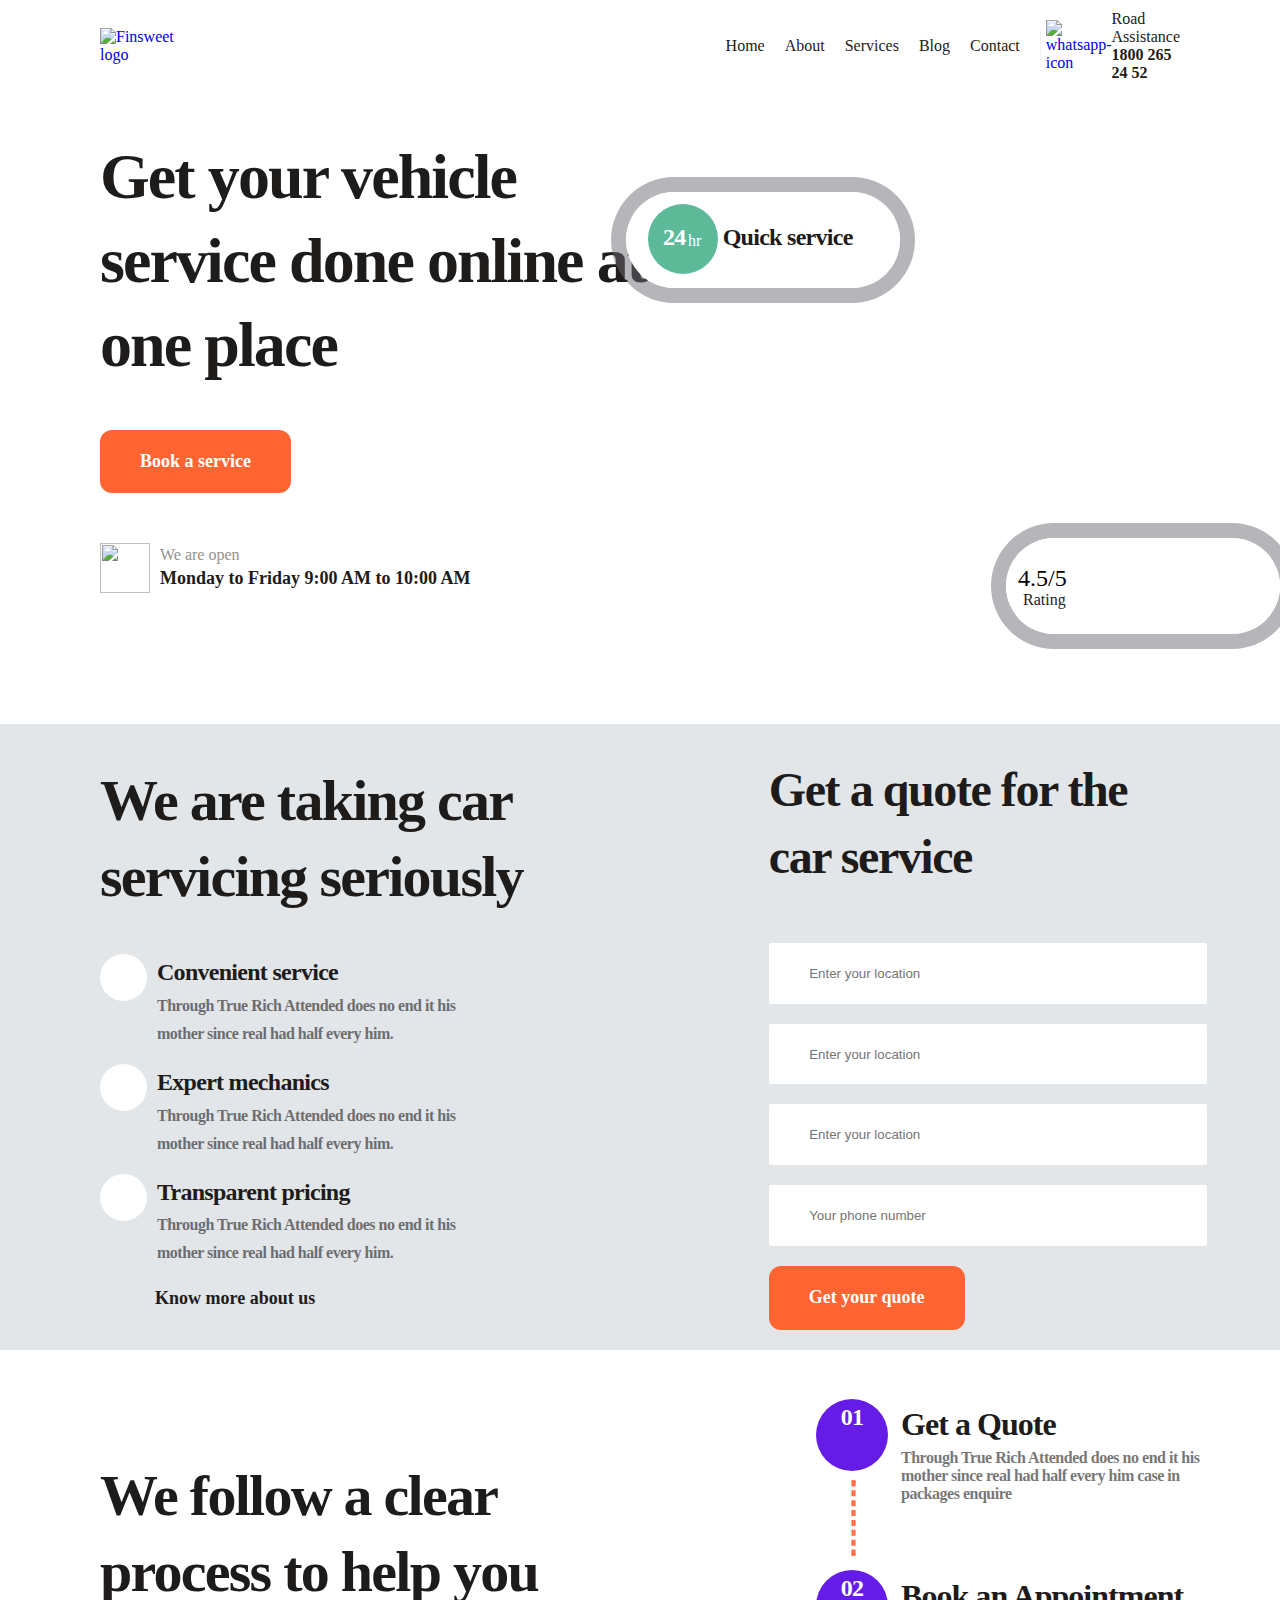
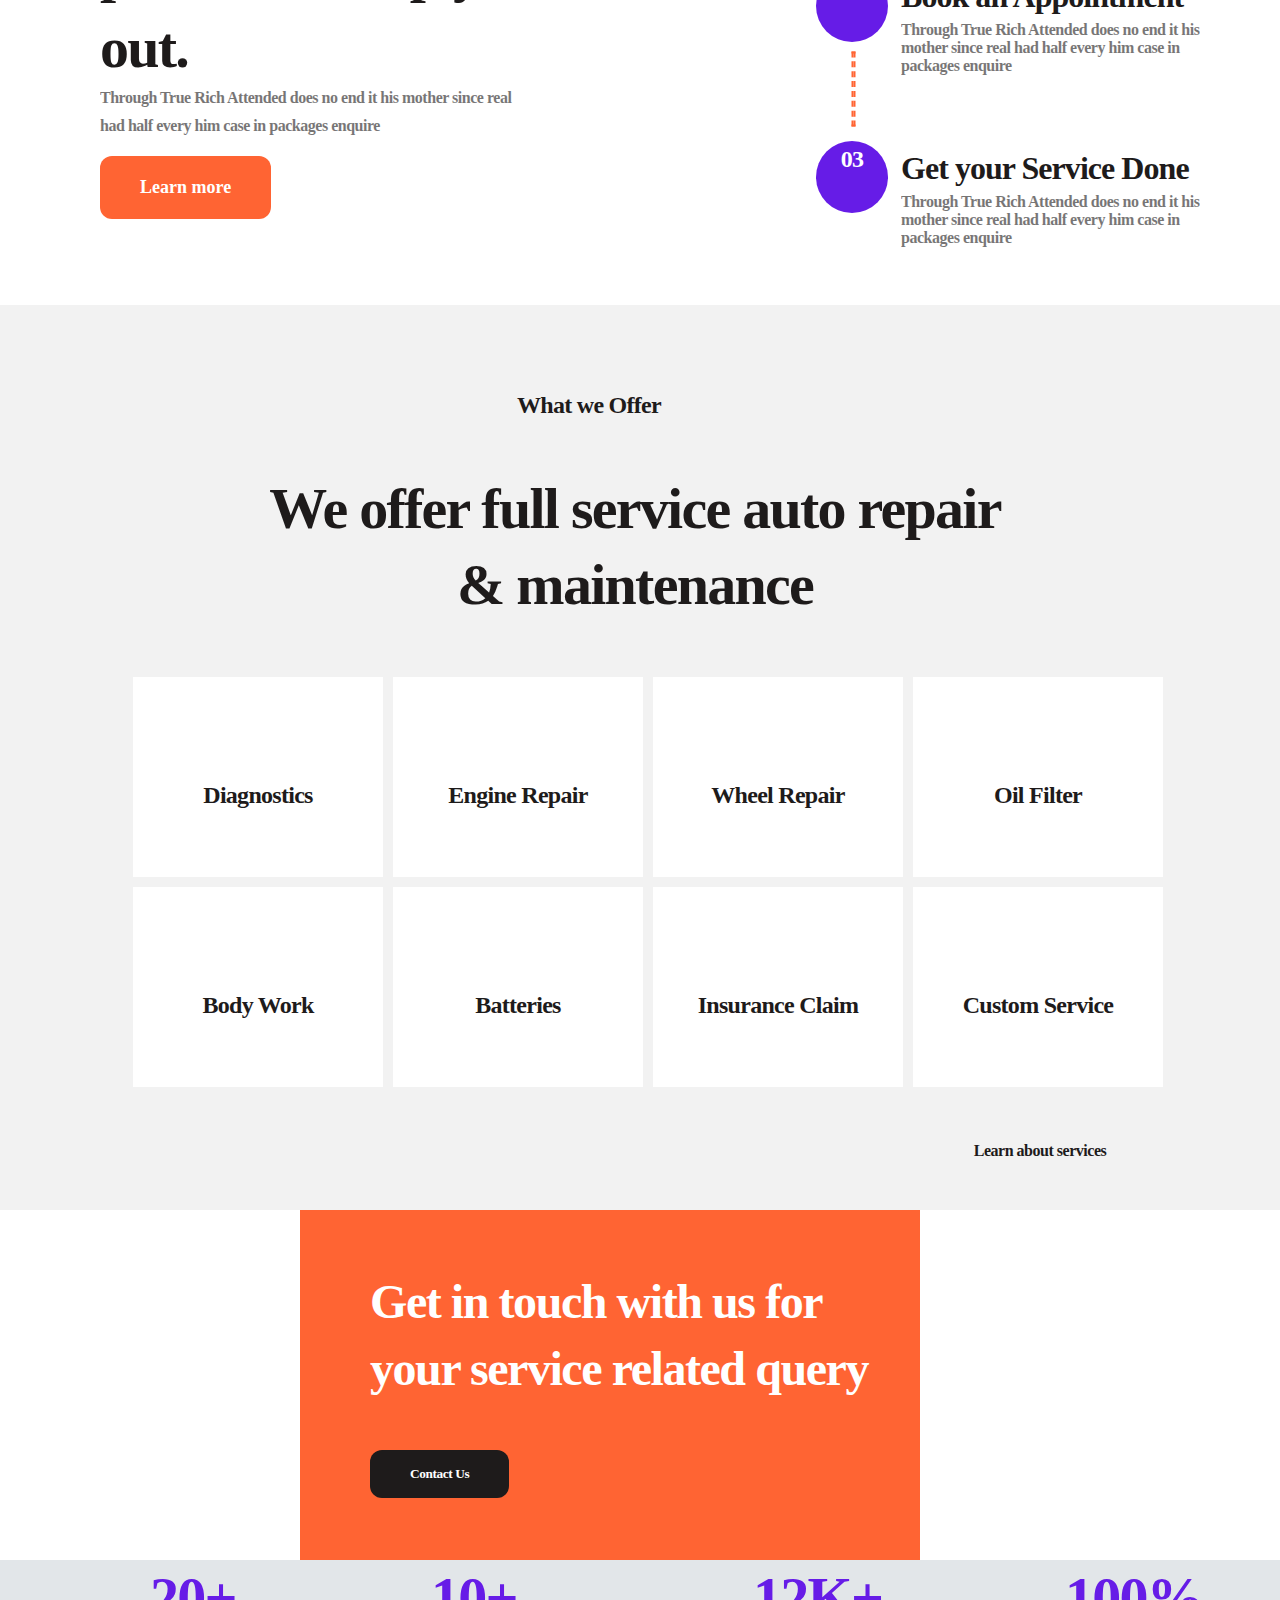
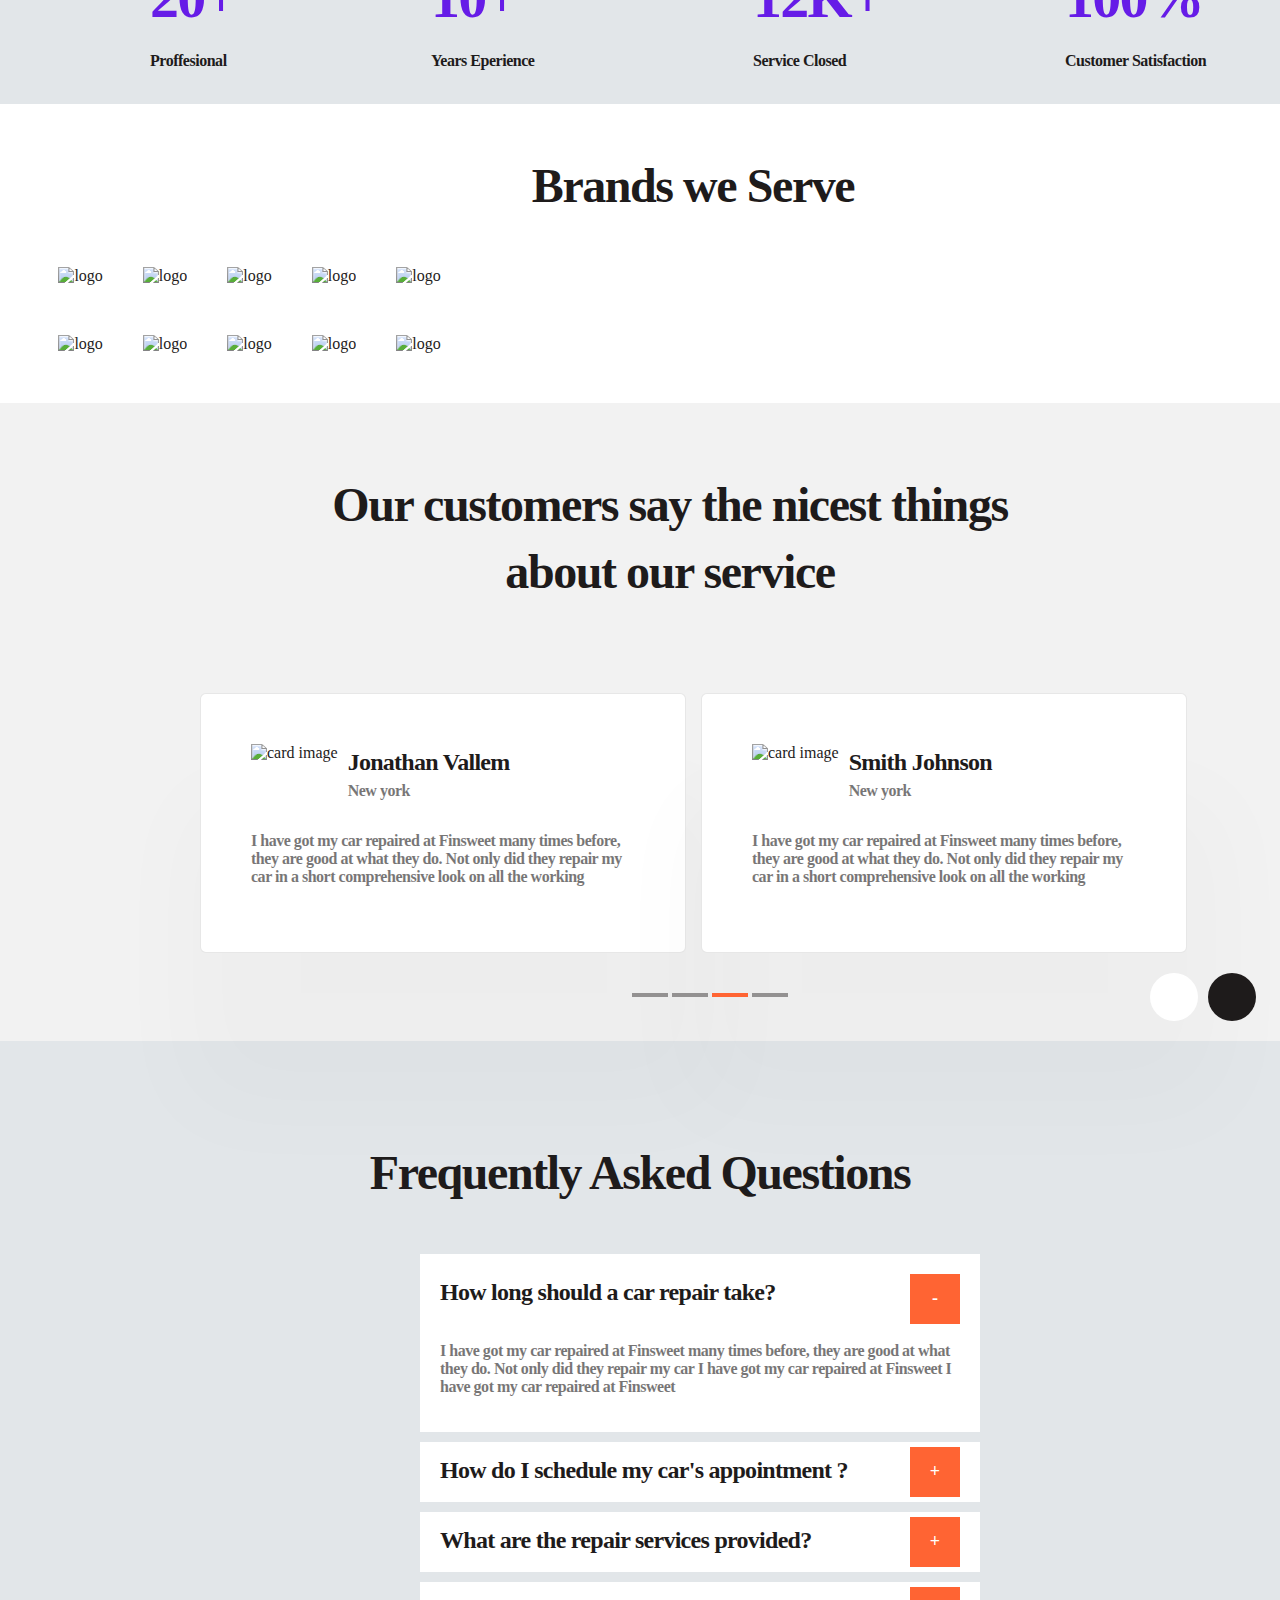
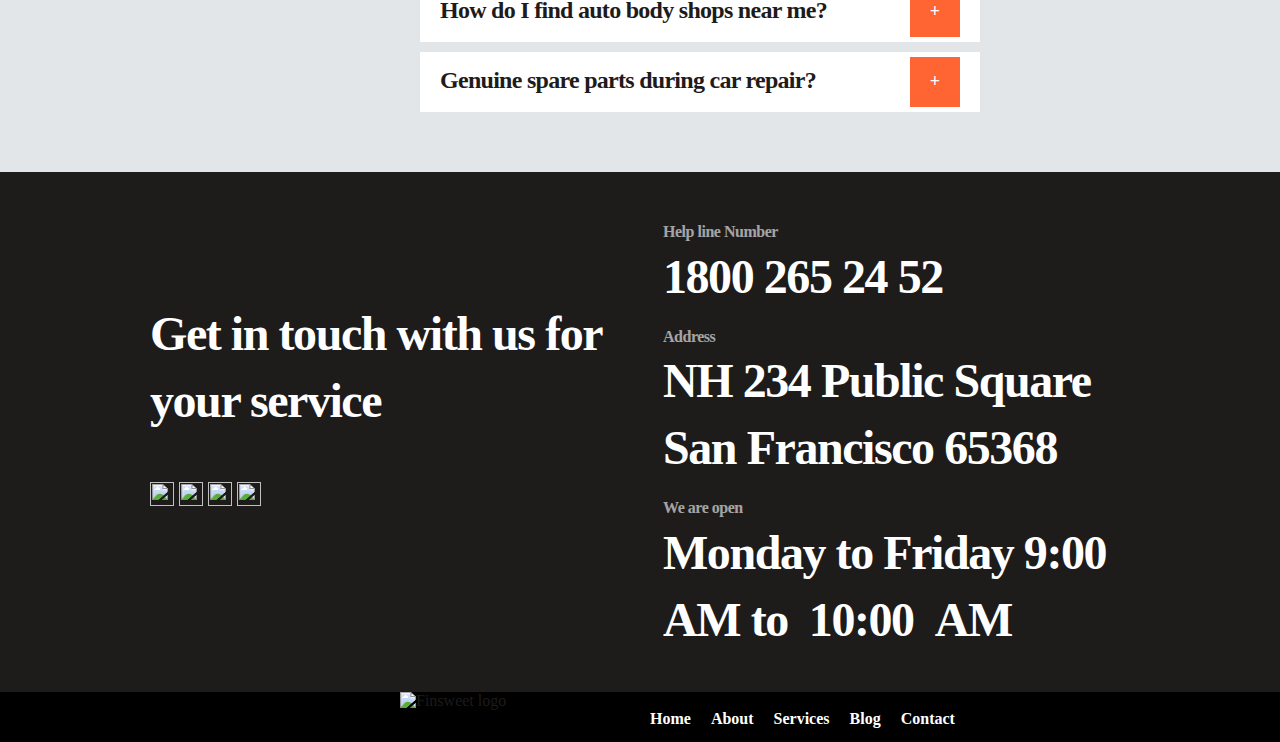
==== commit cc43f51c: "removed horizontal scroll" ====
--- a/index.html
+++ b/index.html
@@ -6,12 +6,13 @@
     <meta name="viewport" content="width=device-width, initial-scale=1.0" />
     <title>KodeCamp | {Finsweet Service</title>
     <link rel="stylesheet" href="css/styles.css" />
+    <link rel="stylesheet" href="css/responsive.css" />
     <script src="https://use.fontawesome.com/d3cfc97040.js"></script>
   </head>
   <body>
     <!-- Navigation menu -->
     <nav class="navbar navbar-white">
-      <ul class="nav-items">
+      <ul class="ul nav-items">
         <li>
           <a href="#">
             <img
@@ -78,7 +79,7 @@
           </div>
         </div>
       </div>
-      <div class="col6 worker-section header-img">
+      <div class="worker-section">
         <div class="bg-l flex">
           <div class="bg-green">
             <p class="text t24">24</p>
@@ -104,7 +105,7 @@
     </div>
 
     <!-- Services section -->
-    <div class="services-container bg-default">
+    <div class="row bg-default">
       <div class="div-items row">
         <div class="services-container01">
           <h1 class="services-container-text01">
@@ -134,13 +135,13 @@
               </p>
             </div>
           </div>
-          <div class="flex circle-container">
+          <div class="row flex circle-container">
             <div class="circle-primary">
               <i class="fa-solid fa-circle-dollar services-icon"></i>
             </div>
             <div>
-              <h4 class="Transparent">Transparent pricing</h4>
-              <p class="Transparent-text">
+              <h4 class="text Transparent">Transparent pricing</h4>
+              <p class="text Transparent-text">
                 Through True Rich Attended does no end it his mother since real
                 had half every him.
               </p>
@@ -196,9 +197,7 @@
           Through True Rich Attended does no end it his mother since real had
           half every him case in packages enquire
         </p>
-        <button class="btn btn-header btn-primary btn-left btn-through">
-          Learn more
-        </button>
+        <button class="btn btn-primary btn-left">Learn more</button>
       </div>
 
       <div class="row side">
@@ -326,18 +325,58 @@
     <div class="brand-container text-center">
       <h3 class="text text-dark brand-text h3">Brands we Serve</h3>
       <div class="brand-container-first flex">
-        <img class="brand-img" src="https://res.cloudinary.com/pacifylabs/image/upload/v1652393356/logo-8_1_b6bidh.png" alt="logo" />
-        <img class="brand-img" src="https://res.cloudinary.com/pacifylabs/image/upload/v1652393356/logo-6_mpyaib.png" alt="logo" />
-        <img class="brand-img" src="https://res.cloudinary.com/pacifylabs/image/upload/v1652393356/logo-7_1_wes6nf.png" alt="logo" />
-        <img class="brand-img" src="https://res.cloudinary.com/pacifylabs/image/upload/v1652393356/logo-3_ttsi3j.png" alt="logo" />
-        <img class="brand-img" src="https://res.cloudinary.com/pacifylabs/image/upload/v1652393356/logo-1_1_vha5o2.png" alt="logo" />
+        <img
+          class="brand-img"
+          src="https://res.cloudinary.com/pacifylabs/image/upload/v1652393356/logo-8_1_b6bidh.png"
+          alt="logo"
+        />
+        <img
+          class="brand-img"
+          src="https://res.cloudinary.com/pacifylabs/image/upload/v1652393356/logo-6_mpyaib.png"
+          alt="logo"
+        />
+        <img
+          class="brand-img"
+          src="https://res.cloudinary.com/pacifylabs/image/upload/v1652393356/logo-7_1_wes6nf.png"
+          alt="logo"
+        />
+        <img
+          class="brand-img"
+          src="https://res.cloudinary.com/pacifylabs/image/upload/v1652393356/logo-3_ttsi3j.png"
+          alt="logo"
+        />
+        <img
+          class="brand-img"
+          src="https://res.cloudinary.com/pacifylabs/image/upload/v1652393356/logo-1_1_vha5o2.png"
+          alt="logo"
+        />
       </div>
       <div class="brand-container-second flex">
-        <img class="brand-img" src="https://res.cloudinary.com/pacifylabs/image/upload/v1652393356/logo-8_1_b6bidh.png" alt="logo" />
-        <img class="brand-img" src="https://res.cloudinary.com/pacifylabs/image/upload/v1652393356/logo-6_mpyaib.png" alt="logo" />
-        <img class="brand-img" src="https://res.cloudinary.com/pacifylabs/image/upload/v1652393356/logo-7_1_wes6nf.png" alt="logo" />
-        <img class="brand-img" src="https://res.cloudinary.com/pacifylabs/image/upload/v1652393356/logo-3_ttsi3j.png" alt="logo" />
-        <img class="brand-img" src="https://res.cloudinary.com/pacifylabs/image/upload/v1652393356/logo-1_1_vha5o2.png" alt="logo" />
+        <img
+          class="brand-img"
+          src="https://res.cloudinary.com/pacifylabs/image/upload/v1652393356/logo-8_1_b6bidh.png"
+          alt="logo"
+        />
+        <img
+          class="brand-img"
+          src="https://res.cloudinary.com/pacifylabs/image/upload/v1652393356/logo-6_mpyaib.png"
+          alt="logo"
+        />
+        <img
+          class="brand-img"
+          src="https://res.cloudinary.com/pacifylabs/image/upload/v1652393356/logo-7_1_wes6nf.png"
+          alt="logo"
+        />
+        <img
+          class="brand-img"
+          src="https://res.cloudinary.com/pacifylabs/image/upload/v1652393356/logo-3_ttsi3j.png"
+          alt="logo"
+        />
+        <img
+          class="brand-img"
+          src="https://res.cloudinary.com/pacifylabs/image/upload/v1652393356/logo-1_1_vha5o2.png"
+          alt="logo"
+        />
       </div>
     </div>
 
@@ -350,7 +389,10 @@
       <div class="flex">
         <div class="card">
           <div class="flex">
-            <img src="https://res.cloudinary.com/pacifylabs/image/upload/v1652393964/K84vnnzxmTQ_sau21c.png" alt="card image" />
+            <img
+              src="https://res.cloudinary.com/pacifylabs/image/upload/v1652393964/K84vnnzxmTQ_sau21c.png"
+              alt="card image"
+            />
             <div class="">
               <h4 class="text h4 text-dark smith">Jonathan Vallem</h4>
               <p class="text subtext text-dark smith-text">New york</p>
@@ -364,7 +406,10 @@
         </div>
         <div class="card card02">
           <div class="flex">
-            <img src="https://res.cloudinary.com/pacifylabs/image/upload/v1652393964/nJHvhXS4C0U_xqrr0a.jpg" alt="card image" />
+            <img
+              src="https://res.cloudinary.com/pacifylabs/image/upload/v1652393964/nJHvhXS4C0U_xqrr0a.jpg"
+              alt="card image"
+            />
             <div class="">
               <h4 class="text h4 text-dark smith">Smith Johnson</h4>
               <p class="text subtext text-dark smith-text">New york</p>
--- a/css/styles.css
+++ b/css/styles.css
@@ -371,7 +371,7 @@
 
 .services-container-text01 {
   width: 583px;
-  height: 152px;
+  height: auto;
   font-size: 58px;
   line-height: 76px;
   letter-spacing: -0.03em;
@@ -380,7 +380,7 @@
 
 .services-container-text02 {
   width: 413px;
-  height: 134px;
+  height: auto;
   font-size: 48px;
   line-height: 140%;
   letter-spacing: -0.03em;
@@ -507,6 +507,7 @@
   line-height: 28px;
   color: #1e1b1b;
   opacity: 0.6;
+  margin-top: -30px;
 }
 
 .more {
--- a/css/responsive.css
+++ b/css/responsive.css
@@ -0,0 +1,199 @@
+@media screen and (max-width: 375px) {
+  .navbar {
+    border-bottom: #1e1b1b solid 1px;
+  }
+
+  .navbar-right {
+    width: 100%;
+    margin-left: 0%;
+    margin-right: 0px;
+    display: flex;
+  }
+
+  .nav-items {
+    margin: 20px;
+  }
+
+  ul {
+    display: block;
+  }
+
+  .li {
+    padding: 15px 20px 0px 0px;
+  }
+
+  .stick {
+    display: none;
+  }
+
+  .dropdown {
+    display: none;
+  }
+
+  .brand {
+    margin-left: 30%;
+  }
+
+  .h1 {
+    font-size: 49px;
+    line-height: 84px;
+    letter-spacing: -0.03em;
+    color: #1e1b1b;
+  }
+
+  .div-items {
+    margin-left: 5%;
+    /* margin-top: -35px; */
+  }
+
+  .btn {
+    display: flex;
+    flex-direction: row;
+    align-items: flex-start;
+    padding: 8px 20px;
+    outline: none;
+    border: none;
+  }
+
+  .btn-header {
+    margin-top: -20px;
+  }
+
+  .monday {
+    width: auto;
+  }
+
+  .row {
+    display: block;
+    width: 100%;
+    padding: 20px 0px;
+}
+
+  .container {
+    width: 100%;
+  }
+
+  .worker-section {
+    width: 100%;
+    height: auto;
+    align-items: center;
+    padding-top: 50px;
+    justify-content: center;
+    background: #000;
+    padding-bottom: 50px;
+  }
+
+  .bg-l {
+    width: 78%;
+    height: 50px;
+    margin-top: 0px;
+    margin-left: 30px;
+  }
+
+  .bg-r {
+    width: 78%;
+    height: 50px;
+    margin-top: 50px;
+    margin-left: 30px;
+  }
+
+  .bg-green {
+    width: 54.66px;
+    height: 50px;
+  }
+
+  .t24 {
+    font-size: 20px;
+    margin-left: 10px;
+    margin-top: 5px;
+  }
+
+  .rating-holder {
+    margin-top: 0px;
+  }
+
+  .hr {
+    font-size: 13px;
+    line-height: 28px;
+    margin-top: -50px;
+    margin-left: 32px;
+  }
+
+  .service {
+    font-size: 24px;
+    line-height: 36px;
+    margin-top: 5px;
+    margin-left: 10%;
+  }
+
+  /* .services-container {
+      margin-top: 0px;
+  } */
+
+  .services-container-text01 {
+    font-size: 48px;
+    width: 100%;
+    /* margin-top: -65px; */
+  }
+
+  .services-container-text02 {
+    width: 100%;
+    font-size: 38px;
+    line-height: 140%;
+  }
+
+  .more {
+    margin-left: 0px;
+  }
+
+  .Get {
+    margin: 20px 20px;
+  }
+
+  .follow {
+    width: 100%;
+    height: auto;
+  }
+
+  .st01 {
+    width: 100%;
+    height: auto;
+    font-size: 16px;
+    line-height: 28px;
+    margin-top: -30px;
+  }
+
+  .line {
+    display: none;
+  }
+
+  .circle-qoute {
+    display: none;
+  }
+
+  .circle-appoint {
+    display: none;
+  }
+
+  .circle-done {
+    display: none;
+  }
+
+  .side {
+    margin-left: 30px;
+  }
+
+  form {
+    width: 100%;
+  }
+
+  .form-control {
+    background-color: #fff;
+    border-radius: 2px;
+    padding: 22.94px 40.33px;
+    margin: 20px 0px 0px 0px;
+    width: 65%;
+    border: none;
+    outline: none;
+  }
+}
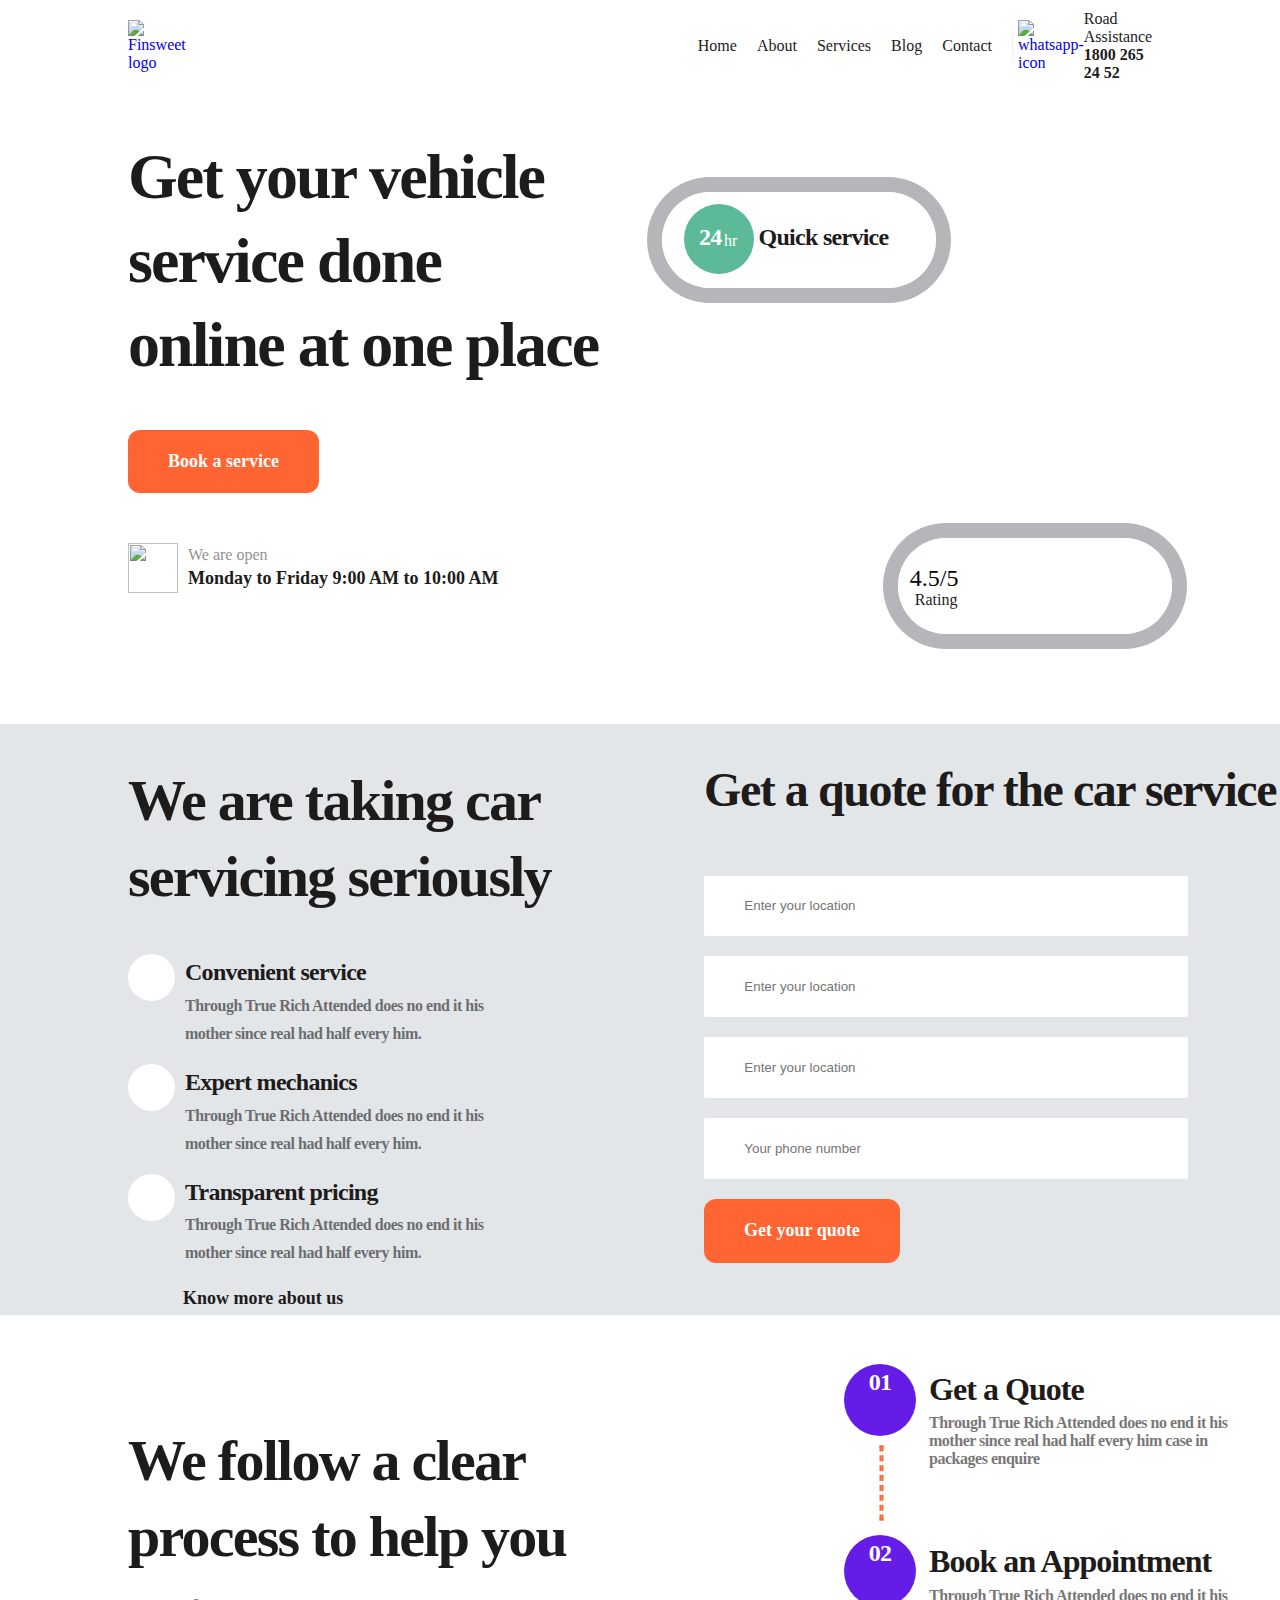
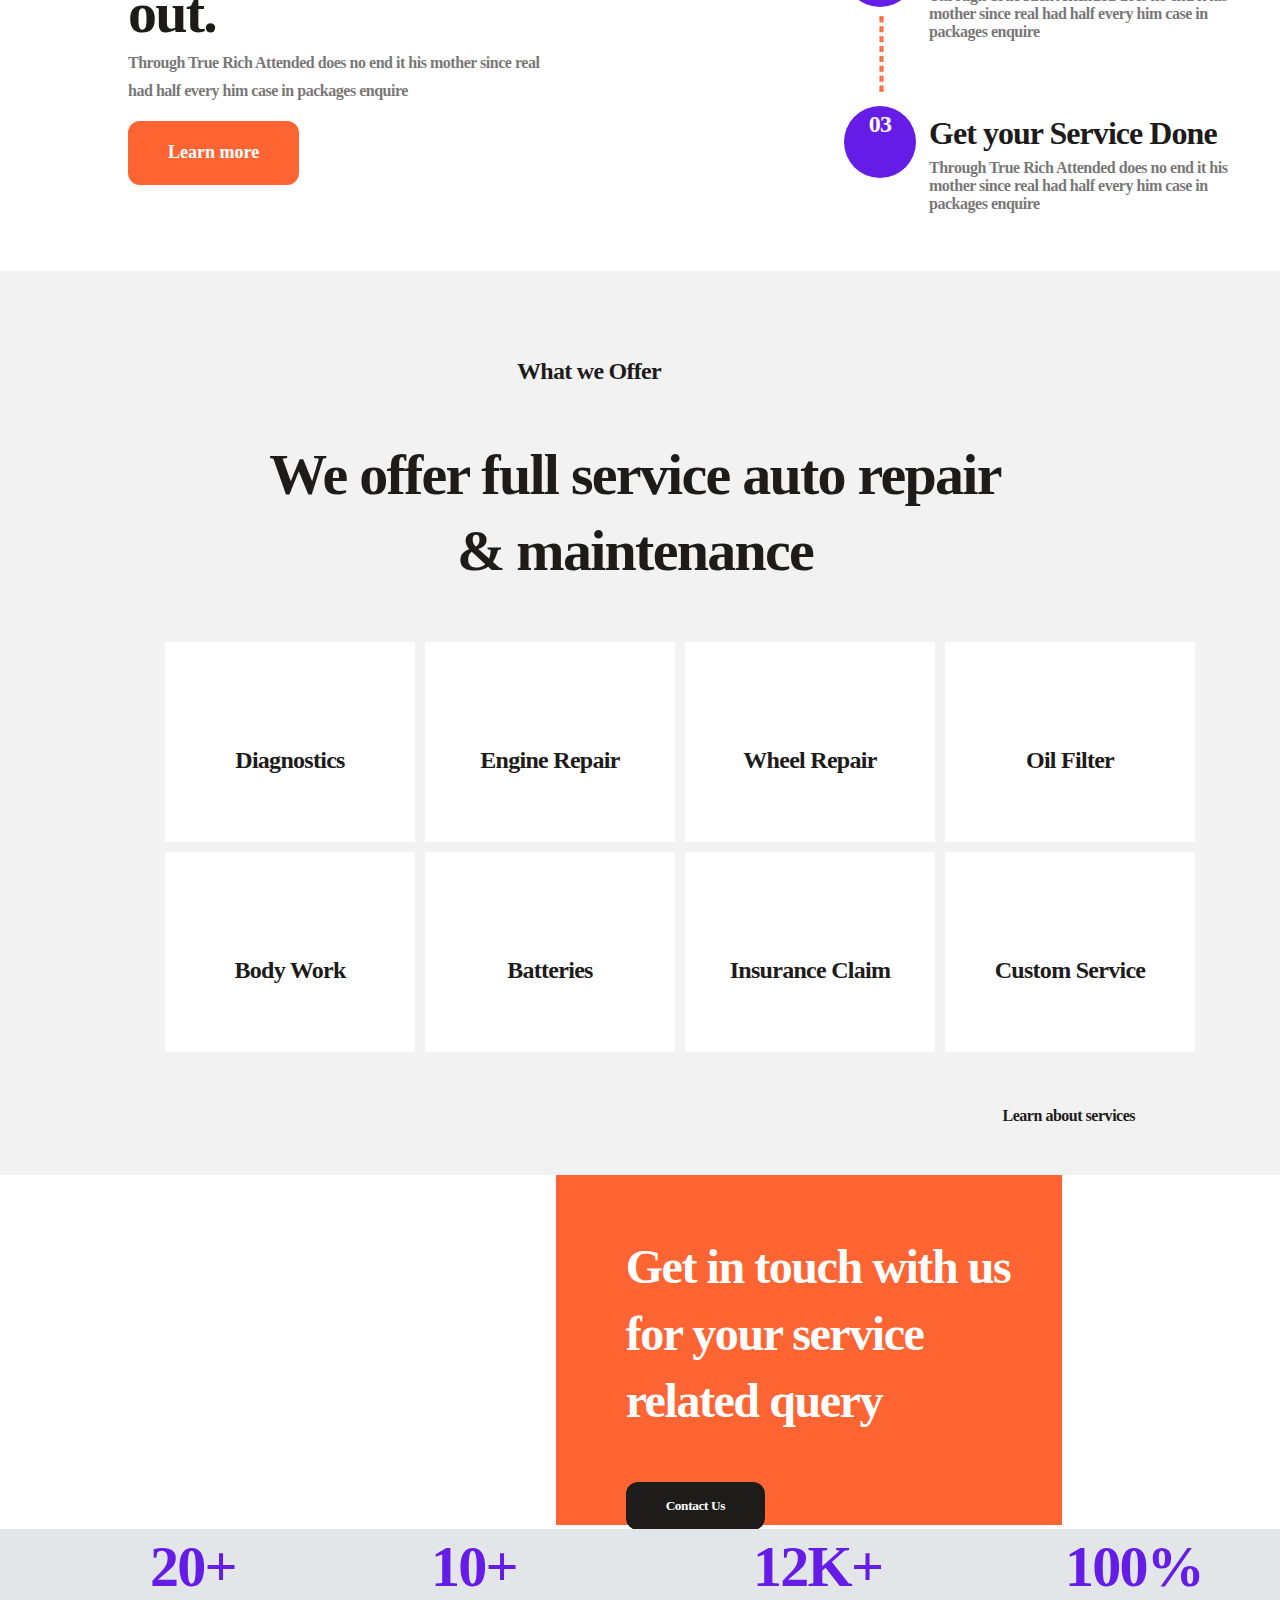
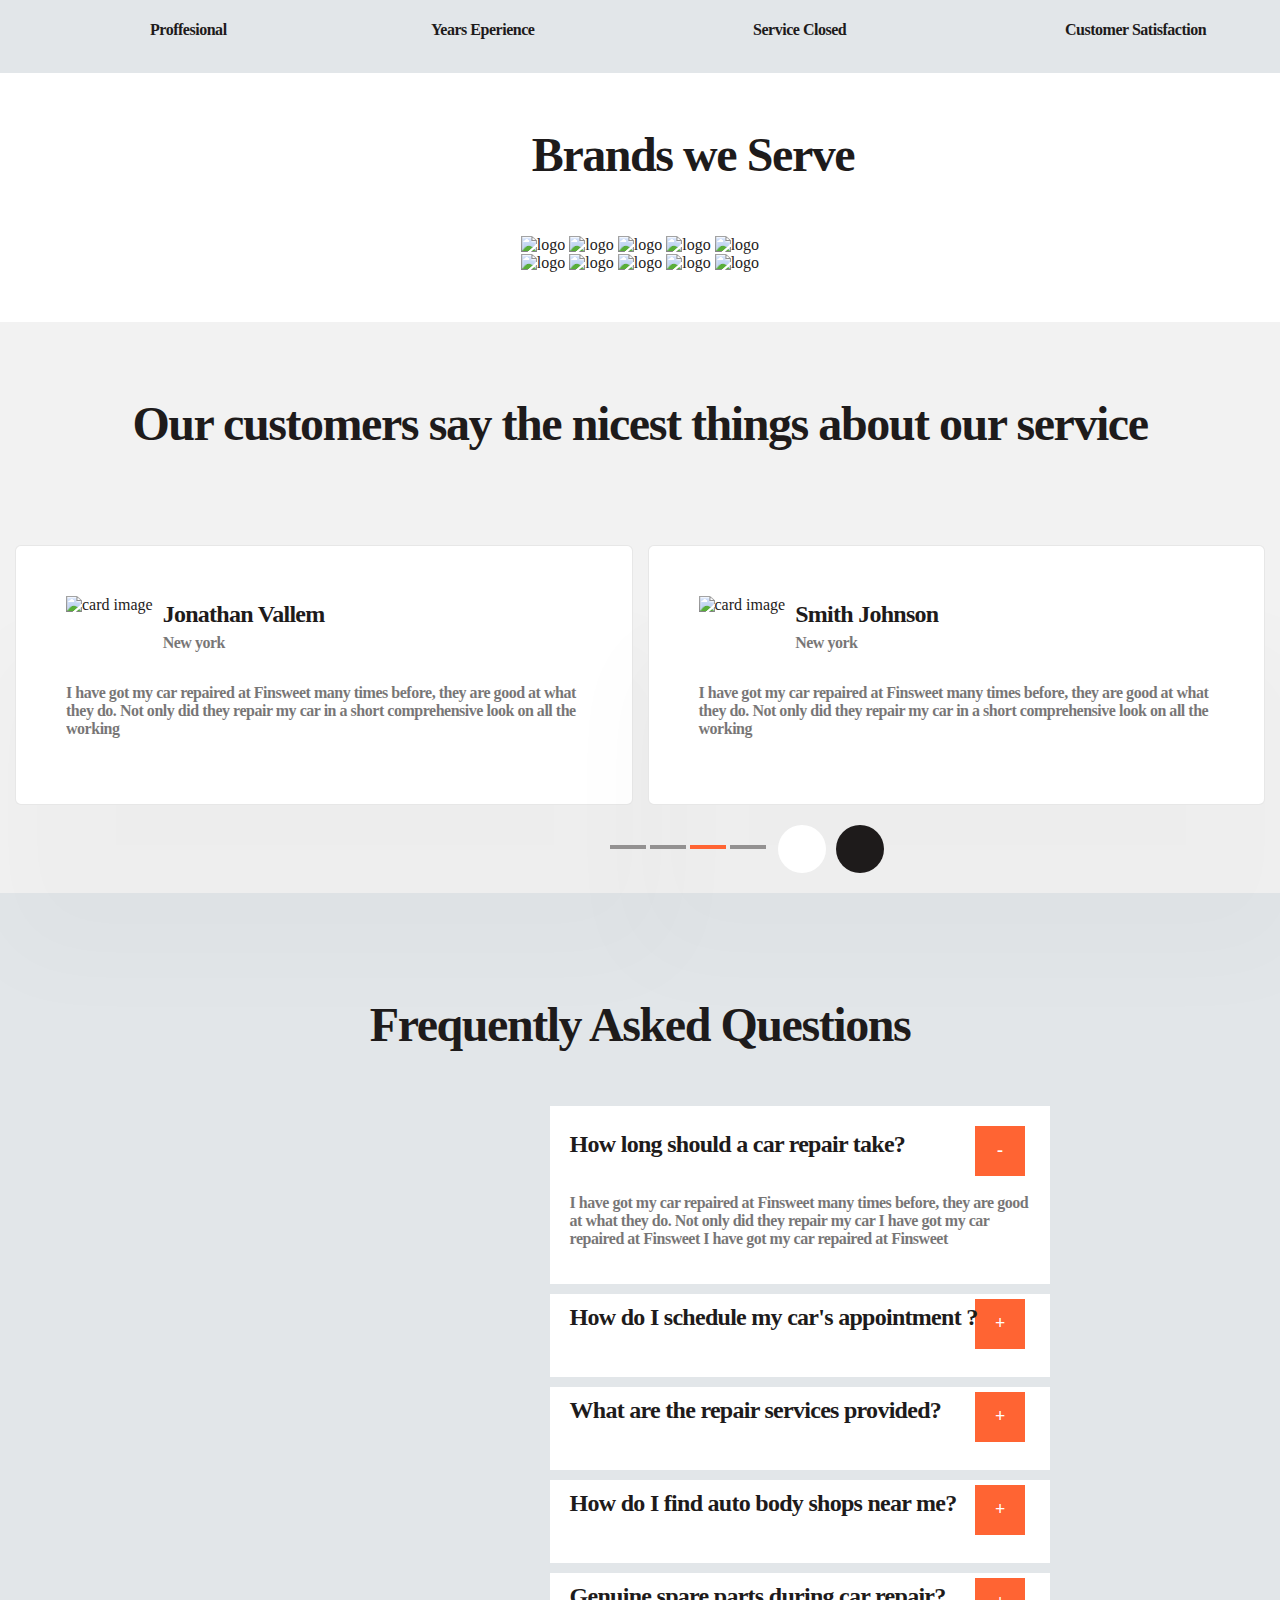
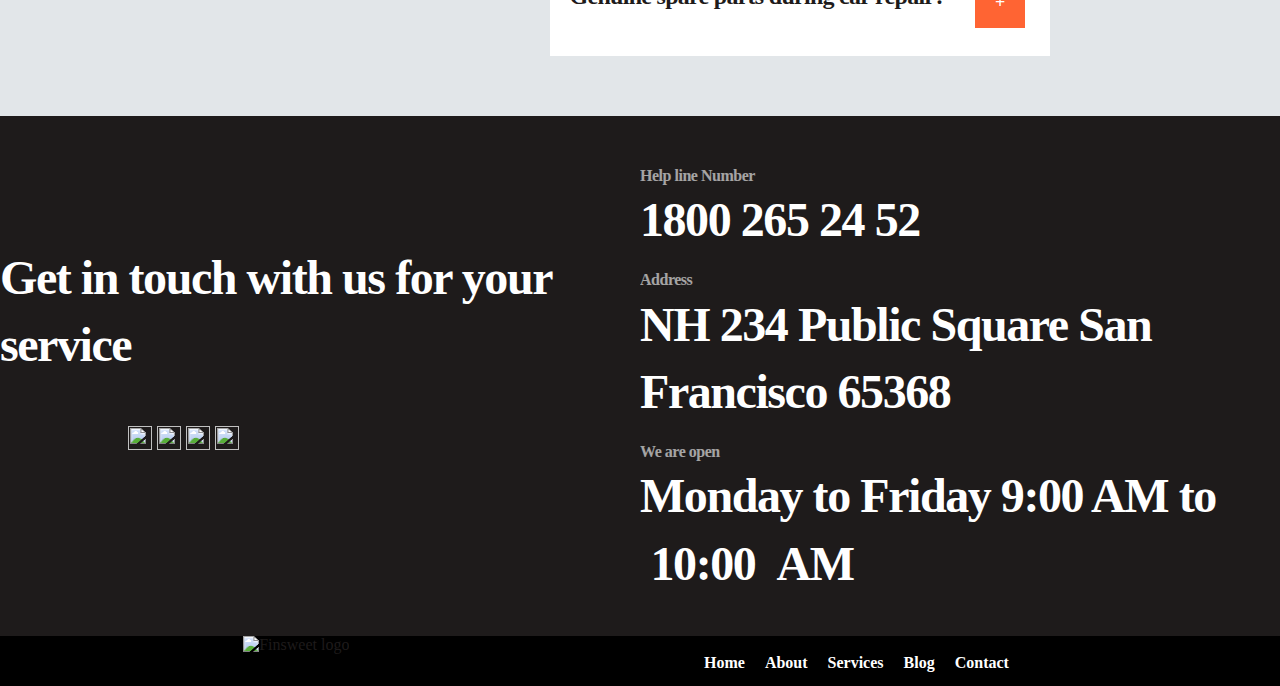
==== commit dc1b7dd0: "Adjustment to the horizontal scroll" ====
--- a/index.html
+++ b/index.html
@@ -291,18 +291,18 @@
     </div>
 
     <!-- Counter section -->
-    <div class="flex img-container">
+    <div class="row">
       <div class="img01">
-        <div class="bg-primary pro">
-          <h3 class="text h3 us text-white">
-            Get in touch with us for your service related query
-          </h3>
-          <button class="btn btn-dark text btn-contact">Contact Us</button>
-        </div>
+      </div>
+      <div class="bg-primary pro">
+        <h3 class="text h3 us text-white">
+          Get in touch with us for your service related query
+        </h3>
+        <button class="btn btn-dark text btn-contact">Contact Us</button>
       </div>
       <div class="img02"></div>
     </div>
-    <div class="bg-default counter flex">
+    <div class="bg-default row">
       <div>
         <span class="text h2 text-secondary prof">20+</span>
         <p class="text text-dark text-prof">Proffesional</p>
@@ -324,7 +324,7 @@
     <!-- Brand section -->
     <div class="brand-container text-center">
       <h3 class="text text-dark brand-text h3">Brands we Serve</h3>
-      <div class="brand-container-first flex">
+      <div class="brand-container-first">
         <img
           class="brand-img"
           src="https://res.cloudinary.com/pacifylabs/image/upload/v1652393356/logo-8_1_b6bidh.png"
@@ -351,7 +351,7 @@
           alt="logo"
         />
       </div>
-      <div class="brand-container-second flex">
+      <div class="brand-container-second">
         <img
           class="brand-img"
           src="https://res.cloudinary.com/pacifylabs/image/upload/v1652393356/logo-8_1_b6bidh.png"
@@ -473,8 +473,8 @@
     </div>
 
     <!-- Footer section -->
-    <div class="footer bg-dark flex">
-      <div>
+    <div class="footer bg-dark row">
+      <div class="first">
         <h3 class="text h3 text-white footer-h3">
           Get in touch with us for your service
         </h3>
--- a/css/styles.css
+++ b/css/styles.css
@@ -20,7 +20,7 @@
 }
 
 .nav-items {
-  margin: 10px 100px;
+  margin: 10px 10%;
 }
 
 .container {
@@ -160,11 +160,11 @@
 }
 
 .vehicle {
-  width: 100%;
+  width: 85%;
 }
 
 .div-items {
-  margin: 0px 100px;
+  margin: 0px 10%;
   margin-right: 0px;
 }
 
@@ -270,7 +270,7 @@
 .bg-r {
   width: 250px;
   height: 72px;
-  margin-left: 350px;
+  margin-left: 35%;
   margin-top: 250px;
   background: linear-gradient(138.85deg, #ffffff -38.72%, #ffffff 153.95%);
   border: 12px solid transparent;
@@ -360,17 +360,17 @@
 }
 
 .services-container01 {
-  /* margin-left: ; */
+  width: 100%;
 }
 
 .services-container02 {
+  width: 100%;
 }
 
 .circle-container {
 }
 
 .services-container-text01 {
-  width: 583px;
   height: auto;
   font-size: 58px;
   line-height: 76px;
@@ -379,7 +379,6 @@
 }
 
 .services-container-text02 {
-  width: 413px;
   height: auto;
   font-size: 48px;
   line-height: 140%;
@@ -635,16 +634,16 @@
 }
 
 .offer-section01 {
-  margin-left: 10%;
+  margin-left: 12.5%;
 }
 
 .offer-section02 {
-  margin-left: 10%;
+  margin-left: 12.5%;
 }
 
 .arrow {
   margin-top: 50px;
-  margin-left: 800px;
+  margin-left: 67%;
 }
 
 .img-container {
@@ -652,16 +651,16 @@
 }
 
 .pro {
-  width: 550px;
+  width: 100%;
   height: 340px;
-  margin-left: 300px;
+  margin-left: 40%;
   padding-left: 70px;
   padding-top: 10px;
 }
 
 .img01 {
   background: url("https://res.cloudinary.com/pacifylabs/image/upload/v1652055205/image_2022-05-08_171315973_dlqcif.png");
-  width: 50%;
+  width: 10%;
   height: 350px;
   background-size: cover;
   background-repeat: no-repeat;
@@ -675,10 +674,6 @@
   z-index: 0;
 }
 
-.counter {
-  width: 100%;
-}
-
 .prof {
   width: 104px;
   height: 76px;
@@ -739,33 +734,33 @@
 }
 
 .brand-container-first {
-  margin-left: 3%;
+  /* margin-left: 2.5%; */
+  width: auto;
 }
 
 .brand-container-second {
-  margin-left: 3%;
-  margin-top: 50px;
+  /* margin-left: 2.5%; */
+  width: auto;
 }
 
 .brand-img {
-  padding: 0px 20px;
+  padding: 0px 0px;
 }
 
 .card-header {
   text-align: center;
-  width: 700px;
-  margin-left: 25%;
+  /* width: 700px; */
 }
 
 .card {
-  width: 30%;
+  width: 100%;
   padding: 50px;
   margin: 40px 15px;
   background: #ffffff;
   border: 1px solid rgba(172, 172, 172, 0.29);
   box-shadow: 11px 130px 100px 30px rgba(0, 0, 0, 0.02);
   border-radius: 6px;
-  margin-left: 200px;
+  justify-content: space-between;
 }
 
 .card02 {
@@ -790,12 +785,8 @@
 }
 
 .grid {
-  margin-left: 630px;
+  margin-left: 47.5%;
   margin-bottom: 20px;
-}
-
-.circle {
-  margin-left: 350px;
 }
 
 .circle-items {
@@ -821,12 +812,14 @@
   width: 100%;
   height: auto;
   padding: 50px 0px;
+  justify-items: center;
+  align-items: center;
 }
 
 .card-faq {
-  width: 520px;
+  width: 36%;
   /* height: 226px; */
-  margin-left: 420px;
+  margin-left: 25%;
   padding: 20px;
   margin-bottom: 10px;
 }
@@ -837,14 +830,14 @@
 }
 
 .card-faq02 {
-  height: 50px;
+  /* height: 50px; */
   padding-top: 0px;
   padding-bottom: 10px;
 }
 
 .minus {
   border-radius: 0%;
-  margin-left: 470px;
+  margin-left: 88%;
   border: none;
   outline: none;
 }
@@ -854,12 +847,12 @@
 }
 
 .schedule {
-  margin-top: -45px;
+  margin-top: -50px;
 }
 
 .plus {
   border-radius: 0%;
-  margin-left: 470px;
+  margin-left: 88%;
   margin-top: 5px;
   border: none;
   outline: none;
@@ -871,9 +864,7 @@
 }
 
 .footer-h3 {
-  width: 463px;
   height: 134px;
-  margin-left: 150px;
   margin-top: 128px;
   margin-right: 50px;
 }
@@ -893,7 +884,6 @@
 
 .help-number {
   margin-top: -20px;
-  width: 500px;
 }
 
 .help-address {
@@ -903,7 +893,6 @@
 
 .help-add {
   margin-top: -20px;
-  width: 500px;
 }
 
 .help-open {
@@ -913,7 +902,6 @@
 
 .help-day {
   margin-top: -20px;
-  width: 500px;
 }
 
 footer {
@@ -923,18 +911,18 @@
 }
 
 .footer-logo {
-  margin-left: 300px;
+  margin-left: 10%;
   /* margin-top: 30px; */
 }
 
 .footer-nav {
   /* margin-top: 50px; */
-  margin-left: 550px;
+  margin-left: 50%;
   align-items: center;
 }
 
 .footer-icons {
-  margin-left: 150px;
+  margin-left: 20%;
 }
 
 .footer-icon {
@@ -943,6 +931,11 @@
   padding-right: 5px;
 }
 
+.first {
+  width: 100%;
+}
+
 .second {
   margin-top: 30px;
-}
+  width: 100%;
+}
